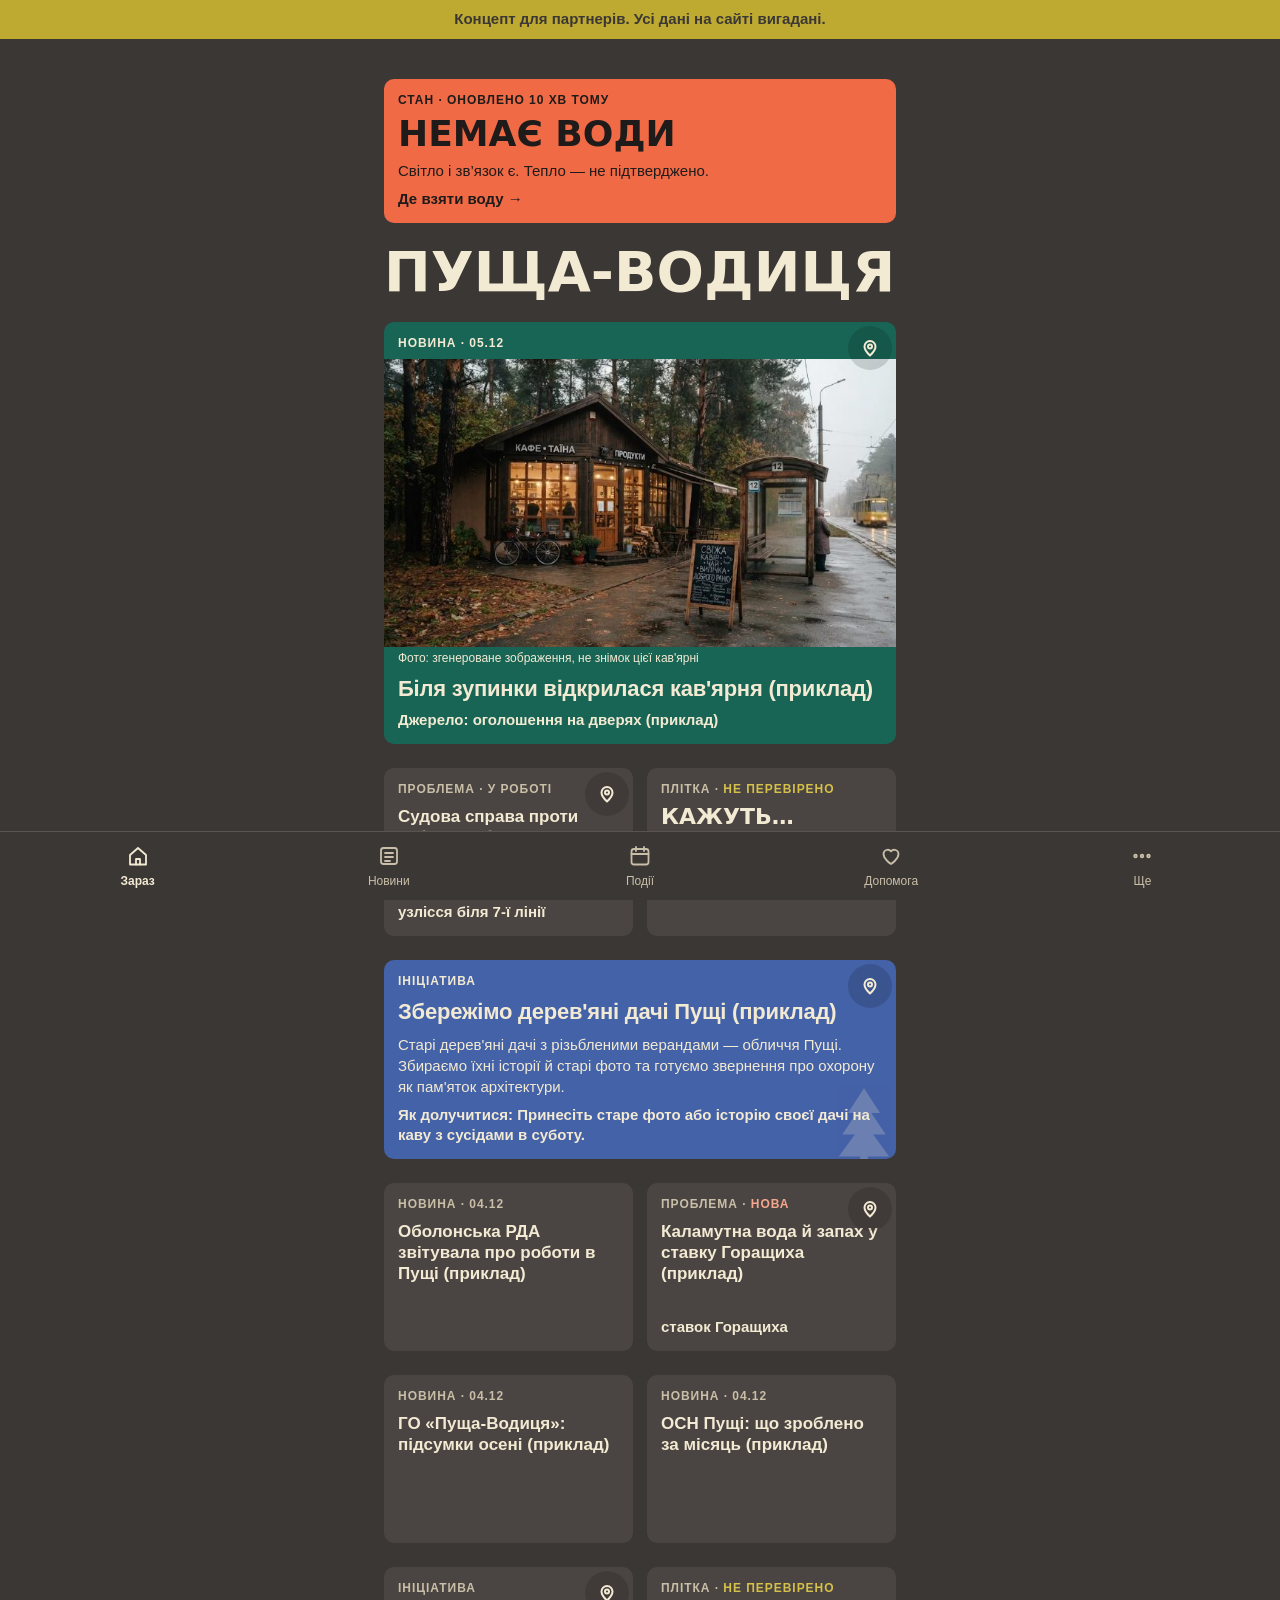
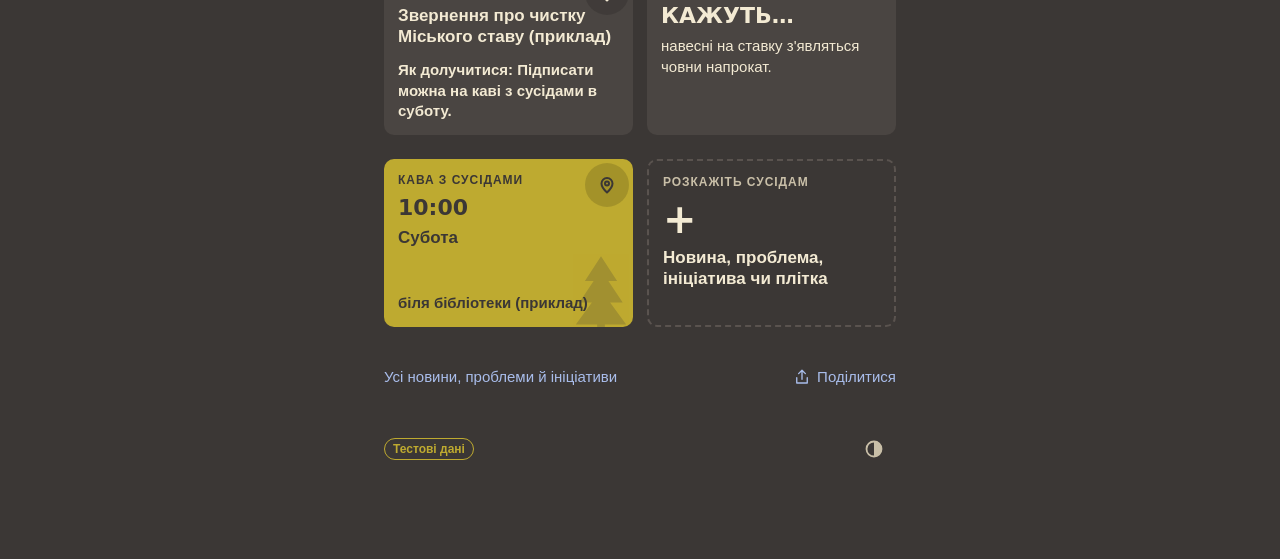
==== index.html @ a4922c4b "Publish the Pushcha-hromada concept for partners" ====
<!doctype html>
<html lang="uk">
<head>
<meta charset="utf-8">
<meta name="robots" content="noindex, nofollow">
<meta name="viewport" content="width=device-width, initial-scale=1, viewport-fit=cover">
<meta http-equiv="Content-Security-Policy" content="default-src 'self'; img-src 'self' data:; style-src 'self'; script-src 'self'; connect-src 'self'; manifest-src 'self'; worker-src 'self'; base-uri 'none'; form-action 'none'">
<title>Пуща-Водиця — Пуща-громада (прототип)</title>
<meta name="description" content="Що відбувається в Пущі-Водиці: новини, проблеми, ініціативи й плітки сусідів. Прототип із вигаданими даними.">
<meta name="theme-color" content="#3B3735">
<link rel="manifest" href="manifest.webmanifest">
<link rel="icon" href="icon.svg" type="image/svg+xml">
<link rel="stylesheet" href="assets/style.css">
<script src="assets/app.js" defer></script>
<script src="assets/home.js" defer></script>
</head>
<!-- Home (owner, 2026-11-19): no longer centred on the utility status. A board of tiles (board wild-nature,
     the brand sheet) in one neutral tone; only what needs action has an accent colour: a wide maple tile at
     the top when a service is missing, above the title. No header (owner): the title names the place; the sample
     label and the theme button sit under the tiles. -->
<body data-page="now">
<p class="concept-banner">Концепт для партнерів. Усі дані на сайті вигадані.</p>

<main class="home">
  <!-- only when a service is missing: the one accent tile, above everything else (home.js) -->
  <div class="home-alarm" id="alarm" hidden></div>

  <section class="page-head">
    <h1 class="fit-title" id="fit-title"><span>Пуща-Водиця</span></h1>
  </section>

  <section aria-label="Новини, проблеми, ініціативи й плітки">
    <div class="bento" id="bento">
      <p class="caption">Завантаження…</p>
    </div>
    <noscript>
      <p class="notice">Щоб побачити плитки, увімкніть JavaScript. Без нього працюють сторінки
        <a href="news.html">Новини</a>, <a href="status.html">Стан і вода</a> та <a href="emergencies.html">Що робити, якщо…</a></p>
    </noscript>
    <div class="meta-line">
      <a class="more" href="news.html">Усі новини, проблеми й ініціативи</a>
      <button class="ghost" id="share" type="button"><svg aria-hidden="true"><use href="assets/icons.svg#i-share"/></svg>Поділитися</button>
    </div>
    <p class="feedback" id="copy-feedback" aria-live="polite"></p>
    <textarea class="copy-box" id="copy-box" readonly aria-label="Текст для копіювання" hidden></textarea>
    <!-- no header on the home page (owner): the sample label and the theme button live here -->
    <div class="meta-line page-foot">
      <span class="sample-banner">Тестові дані</span>
      <button class="icon-btn" id="theme-btn" type="button" aria-label="Світла тема"><svg aria-hidden="true"><use href="assets/icons.svg#i-theme"/></svg></button>
    </div>
  </section>
</main>

<nav class="tabbar" aria-label="Розділи">
  <a href="index.html" aria-current="page"><svg aria-hidden="true"><use href="assets/icons.svg#i-home"/></svg>Зараз</a>
  <a href="news.html"><svg aria-hidden="true"><use href="assets/icons.svg#i-news"/></svg>Новини</a>
  <a href="events.html"><svg aria-hidden="true"><use href="assets/icons.svg#i-calendar"/></svg>Події</a>
  <a href="help.html"><svg aria-hidden="true"><use href="assets/icons.svg#i-heart"/></svg>Допомога</a>
  <a href="more.html"><svg aria-hidden="true"><use href="assets/icons.svg#i-more"/></svg>Ще</a>
</nav>
</body>
</html>
---- assets/style.css ----
/* Pushcha hromada prototype — «Значок». One stylesheet for every page.
   From the owner's Pinterest board wild-nature, pin 1 (a national-park identity):
   flat colour blocks, a pine as the sign, chunky uppercase display type, a cream "paper" panel.
   Pushcha-Vodytsia is a pine forest with ponds, so the pine is the site's own mark.

   Colour carries meaning, never decoration:
     pine block = works · maple block = missing · moss block = not verified · grey block = unknown;
     the one action is a cream (dark theme) or mocha (light theme) button; links are blueberry.
   Composition keeps the Zero Design System principles: a type scale with a gap (display caps, body,
   small labels), one left edge, hairlines between list items, space steps 4 · 8 · 14 · 24 · 40 · 72.
   One typeface, Rubik (owner, 2026-11-19; an exception to "no web fonts", see docs/plan.md §6): Black 900 for
   display caps, 400–700 for text. Self-hosted in assets/fonts (SIL OFL, OFL.txt beside it), no request to another
   site; if it cannot load, the system fonts below take over.
   Dark (mocha) by default; light (cream) with the ◐ button. Text pairs are >= 4.5:1 (tools/check-site.mjs). */

/* Rubik is a variable font: one file per alphabet holds every weight. The browser loads only the alphabets
   a page uses (unicode-range): Ukrainian pages need both. */
@font-face {
  font-family: "Rubik"; font-style: normal; font-weight: 300 900; font-display: swap;
  src: url("fonts/rubik-cyrillic.woff2") format("woff2");
  unicode-range: U+0301, U+0400-045F, U+0490-0491, U+04B0-04B1, U+2116;
}
@font-face {
  font-family: "Rubik"; font-style: normal; font-weight: 300 900; font-display: swap;
  src: url("fonts/rubik-latin.woff2") format("woff2");
  unicode-range: U+0000-00FF, U+0131, U+0152-0153, U+02BB-02BC, U+02C6, U+02DA, U+02DC, U+0304, U+0308, U+0329, U+2000-206F, U+20AC, U+2122, U+2191, U+2193, U+2212, U+2215, U+FEFF, U+FFFD;
}

:root {
  /* ground and text */
  --bg: #3B3735;          /* Bear Claw Mocha */
  --surface: #46413E;
  --text: #F3EAD3;        /* cream */
  --muted: #C9BFA8;
  --rule: #5A534F;
  --link: #A9BDEB;        /* Wild Blueberry, lightened for text */
  /* the cream paper panel (inverted in the light theme) */
  --paper: #F3EAD3;
  --on-paper: #3B3735;
  --paper-muted: #675F57;
  --paper-rule: #D6CBB0;
  --paper-link: #3A5A9E;
  /* state words on the ground and on paper */
  --ok-text: #8CC7A6;
  --no-text: #F59A80;
  --stale-text: #BEAA30;
  --paper-ok: #196555;
  --paper-no: #B23E20;
  --paper-stale: #6E6000;
  /* blocks: the same in both themes */
  --pine: #196555;  --on-pine: #F3EAD3;    /* Eastern White Pine */
  --maple: #F16A46; --on-maple: #1E1B1A;   /* Maple Leaf */
  --moss: #BEAA30;  --on-moss: #3B3735;    /* Rock Moss */
  --grey: #57514D;  --on-grey: #F3EAD3;
  --blueberry: #6380C0;
  /* home tiles: one neutral tone between the ground and the grey block */
  --title-2: #BEAA30;                                  /* a page's name under «Пуща-Водиця» (moss) */
  --tile: #4A4542; --on-tile: #F3EAD3; --tile-muted: #C9BFA8;
  --tile-no: #F7A68E; --tile-stale: #D4C04A; --tile-ok: #8CC7A6;   /* state words on a tile, all >= 4.5:1 */
  --blue: #4462A8;  --on-blue: #F3EAD3;               /* Wild Blueberry, a step darker so cream text passes 4.5:1 */
  /* picture tones (a picture does not change with the theme) */
  --tone-sage: #719A73; --tone-coral: #F2866D; --tone-marine: #1F73C2; --tone-sun: #F5C451; --tone-ever: #003A35; --tone-cream: #E9E6DC;

  --display: "Rubik", "Arial Black", "Helvetica Neue", Roboto, system-ui, sans-serif;
  /* Rubik first; if it cannot load, each phone's own good UI font. system-ui comes late: on Linux it is often DejaVu Sans. */
  --font: "Rubik", -apple-system, BlinkMacSystemFont, "Segoe UI", Roboto, "Noto Sans", Ubuntu, "Helvetica Neue", Arial, system-ui, sans-serif;
  --hair: 4px; --tight: 8px; --snug: 14px; --base: 24px; --wide: 40px; --section: 72px;
  --r-s: 10px; --r-m: 14px; --r-pill: 999px;
  --h1: 2.5rem;          /* page titles, display caps */
  --body: 1.0625rem;     /* 17px */
  --small: 0.9375rem;    /* 15px */
  --micro: 0.75rem;      /* 12px labels */
  --measure: 32rem;
  color-scheme: dark;
}

:root[data-theme="light"] {
  --bg: #F3EAD3;
  --surface: #E9DEC2;
  --text: #3B3735;
  --muted: #675F57;
  --rule: #D6CBB0;
  --link: #3A5A9E;
  --paper: #3B3735;
  --on-paper: #F3EAD3;
  --paper-muted: #C9BFA8;
  --paper-rule: #5A534F;
  --paper-link: #A9BDEB;
  --ok-text: #196555;
  --no-text: #B23E20;
  --stale-text: #6E6000;
  --paper-ok: #8CC7A6;
  --paper-no: #F59A80;
  --paper-stale: #BEAA30;
  --title-2: #6E6000;
  --tile: #E9DEC2; --on-tile: #3B3735; --tile-muted: #675F57;
  --tile-no: #A8391C; --tile-stale: #6E6000; --tile-ok: #196555;
  color-scheme: light;
}

*, *::before, *::after { box-sizing: border-box; }
html { -webkit-text-size-adjust: 100%; text-size-adjust: 100%; }
body {
  margin: 0; background: var(--bg); color: var(--text);
  font-family: var(--font); font-size: var(--body); line-height: 1.5;
  padding: 0 var(--base) calc(88px + env(safe-area-inset-bottom, 0px));
  overflow-wrap: break-word;
}
svg { width: 24px; height: 24px; fill: none; stroke: currentColor; stroke-width: 1.8; stroke-linecap: round; stroke-linejoin: round; flex: none; }
a { color: var(--link); text-underline-offset: 0.2em; text-decoration-thickness: 1px; }
:focus-visible { outline: 3px solid var(--link); outline-offset: 3px; border-radius: var(--r-s); }
[hidden] { display: none !important; }

.wrap, main, .top { max-width: var(--measure); margin-left: auto; margin-right: auto; }
main { display: grid; grid-template-columns: minmax(0, 1fr); gap: var(--wide); padding-top: var(--wide); }
section { display: grid; grid-template-columns: minmax(0, 1fr); gap: var(--snug); }
section + section { padding-top: calc(var(--section) - var(--wide)); }
h1, h2, h3, p { margin: 0; }

/* display caps: page titles and section names */
h1, h2, .display { font-family: var(--display); font-weight: 900; text-transform: uppercase; }
h1 { font-size: var(--h1); line-height: 0.95; text-wrap: balance; }
h2 { font-size: 1.125rem; line-height: 1.2; letter-spacing: 0.03em; }
h3 { font-size: var(--body); font-weight: 700; line-height: 1.4; }
.micro { font-size: var(--micro); font-weight: 700; line-height: 1.4; letter-spacing: 0.08em; text-transform: uppercase; color: var(--muted); font-variant-numeric: tabular-nums; }
.lead, .muted { color: var(--muted); }
.small { font-size: var(--small); }
.caption { font-size: var(--small); color: var(--muted); font-variant-numeric: tabular-nums; }
.nowrap { white-space: nowrap; }
.page-head { gap: var(--snug); container-type: inline-size; }
/* Every page title runs exactly the width of the content (owner, 2026-11-19): app.js (fitTitles) measures it and
   sets the size, up to 96px for a short word; before that, or without JS, a close guess from the column width. */
.fit-title { font-family: var(--display); font-weight: 900; text-transform: uppercase; font-size: 11.5cqi; line-height: 0.9; white-space: nowrap; text-wrap: nowrap; }
.fit-title span { display: inline-block; }
/* «Пуща-Водиця» on every page (owner, 2026-11-19); on the inner pages it is the way home (no header any more).
   The page's own name sits under it: smaller, in moss — the colour the pine sign had in the old header. */
.site-name a { color: var(--text); text-decoration: none; }
.page-title { font-size: 1.75rem; line-height: 1.05; color: var(--title-2); text-wrap: balance; }
.site-name + .page-title { margin-top: calc(var(--tight) - var(--snug)); }
/* Published for partners (owner, 2026-11-19): a band on top of every page says it is a concept with made-up data,
   so a neighbour who finds the link does not take «Немає води» for real. */
.concept-banner { margin: 0 calc(-1 * var(--base)); padding: var(--tight) var(--snug); background: var(--moss); color: var(--on-moss);
  font-size: var(--small); font-weight: 700; text-align: center; }
/* No header on any page (owner): the sample label and the theme button sit at the foot, above the small print. */
.page-foot { margin-top: var(--base); }
.site-footer .page-foot { margin: 0 0 var(--snug); }

/* ---------- top line: only the design labs (wild.html, news-variants.html) keep it ---------- */
.top { display: flex; align-items: center; justify-content: space-between; gap: var(--snug); padding: var(--base) 0 0; }
.top .caption { display: flex; flex-wrap: wrap; align-items: center; gap: var(--tight) var(--snug); color: var(--muted); }
.brand {
  display: inline-flex; align-items: center; gap: var(--tight); min-height: 44px;
  font-family: var(--display); font-weight: 900; font-size: 1.25rem; letter-spacing: 0.04em; text-transform: uppercase;
  color: var(--text); text-decoration: none;
}
.brand svg { width: 28px; height: 28px; color: var(--stale-text); }
.sample-banner {
  display: inline-block; padding: 1px var(--tight); border-radius: var(--r-pill);
  border: 1px solid var(--stale-text); color: var(--stale-text); font-size: var(--micro); font-weight: 700;
}
.icon-btn {
  flex: none; display: inline-grid; place-items: center; width: 44px; height: 44px; border-radius: var(--r-pill);
  border: 0; background: transparent; color: var(--muted); cursor: pointer;
}

.tabbar {
  position: fixed; left: 0; right: 0; bottom: 0; z-index: 10;
  display: flex; justify-content: space-around; gap: var(--hair);
  padding: var(--tight) var(--snug) calc(var(--tight) + env(safe-area-inset-bottom, 0px));
  background: var(--bg); border-top: 1px solid var(--rule);
}
.tabbar a {
  display: grid; justify-items: center; gap: 2px; min-width: 56px; min-height: 52px; padding-top: var(--hair);
  color: var(--muted); text-decoration: none; font-size: var(--micro);
}
.tabbar a[aria-current] { color: var(--text); font-weight: 700; }
.site-footer { padding: var(--section) 0 var(--base); font-size: var(--small); color: var(--muted); }
.site-footer .wrap { display: grid; gap: var(--hair); }

/* ---------- actions ---------- */
/* the one action per screen: an inverted block — cream on mocha, mocha on cream */
.btn {
  display: inline-flex; align-items: center; justify-content: center; gap: 6px; justify-self: start;
  min-height: 48px; padding: 0 18px; border: 2px solid var(--text); border-radius: var(--r-s);
  background: var(--text); color: var(--bg); text-decoration: none; cursor: pointer;
  font-family: var(--display); font-weight: 900; font-size: var(--small); letter-spacing: 0.04em; text-transform: uppercase;
}
.btn svg { width: 18px; height: 18px; stroke-width: 2.6; }
.btn-ghost { background: transparent; color: var(--text); }
.btn-small, .ghost {
  display: inline-flex; align-items: center; gap: 6px; justify-self: start;
  min-height: 44px; padding: 0; border: 0; background: transparent;
  color: var(--link); font: inherit; font-size: var(--small); text-decoration: none; cursor: pointer;
}
.btn-small svg, .ghost svg { width: 18px; height: 18px; }
.actions, .btn-row { display: flex; flex-wrap: wrap; gap: 0 var(--base); }

.feedback { font-size: var(--small); color: var(--ok-text); }
.feedback:empty { display: none; }
.copy-box {
  width: 100%; min-height: 10rem; padding: var(--snug); border-radius: var(--r-s);
  border: 1px solid var(--rule); background: var(--surface); color: var(--text); font: inherit; font-size: var(--small);
}
.jump { display: flex; flex-wrap: wrap; gap: 0 var(--base); margin: 0; padding: 0; list-style: none; }
.jump a { display: inline-flex; align-items: center; min-height: 44px; font-size: var(--small); text-decoration: none; }

.notice { padding-left: var(--snug); border-left: 3px solid var(--stale-text); font-size: var(--small); }
.verify { color: var(--stale-text); font-size: var(--micro); font-weight: 700; letter-spacing: 0.06em; text-transform: uppercase; }
.is-target { outline: 2px solid var(--link); outline-offset: 6px; border-radius: var(--r-s); }
section > a:not([class]) { display: inline-flex; align-items: center; min-height: 44px; justify-self: start; }
.card-meta { font-size: var(--small); color: var(--muted); }
.card-meta a { display: inline-block; padding: 2px 0; }
.tag { font-size: var(--micro); font-weight: 700; letter-spacing: 0.08em; text-transform: uppercase; color: var(--muted); }

/* ---------- the former cream paper panel: now plain, like everything else (owner, 2026-11-19: one look;
   colour only where it means something). The class stays on status.html and news.html as a hook. ---------- */
.paper { padding: 0; background: none; color: inherit; }

/* ---------- lists: each item a neutral tile, as on the home page (label + title at rest) ----------
   Inside a tile the text tokens are swapped for the tile's, so everything that uses --text, --muted or a state
   colour reads at 4.5:1 on the tile without its own rule. */
.list { display: grid; grid-template-columns: minmax(0, 1fr); gap: var(--snug); margin: 0; padding: 0; list-style: none; }
.list > li {
  display: grid; grid-template-columns: minmax(0, 1fr); gap: 6px; padding: var(--snug); border-radius: var(--r-s);
  background: var(--tile); color: var(--on-tile);
  --text: var(--on-tile); --muted: var(--tile-muted); --no-text: var(--tile-no); --stale-text: var(--tile-stale); --ok-text: var(--tile-ok);
}
.list > li.muted, .list > li.caption { background: none; padding: var(--tight) 0; color: var(--muted); }
/* the freshest news leads in pine, as on the home page; its picture runs to the tile's edges */
.list > li.lead-news { background: var(--pine); --text: var(--on-pine); --muted: var(--on-pine); --link: var(--on-pine); color: var(--on-pine); }
.list > li.lead-news a { text-decoration: underline; }
.list > li.lead-news .lead-pic { width: calc(100% + 2 * var(--snug)); max-width: none; margin: calc(-1 * var(--snug)) calc(-1 * var(--snug)) var(--tight);
  border-radius: var(--r-s) var(--r-s) 0 0; }
/* the regular coffee meeting in moss, as on the home page */
.list > li.is-coffee { background: var(--moss); --text: var(--on-moss); --muted: var(--on-moss); --link: var(--on-moss); color: var(--on-moss); }
.list > li.is-coffee a { text-decoration: underline; }
.item-title { display: block; font-size: var(--body); font-weight: 500; line-height: 1.4; color: var(--text); }
.item.is-past .item-title { color: var(--muted); }
.item summary { display: grid; gap: 6px; position: relative; padding-right: var(--wide); min-height: 44px; list-style: none; cursor: pointer; }
.item summary::-webkit-details-marker { display: none; }
.item summary::after {
  content: "+"; position: absolute; right: 0; top: 50%; transform: translateY(-50%);
  font-size: 1.375rem; font-weight: 300; line-height: 1; color: var(--muted);
}
.item details[open] > summary::after { content: "–"; }
.item-body { display: grid; gap: var(--tight); justify-items: start; padding-top: var(--snug); max-width: 65ch; }
.item-body > * { max-width: 100%; }
.item-body .meta, .item-body .alarm { font-size: var(--small); color: var(--muted); }
.alarm { padding-left: var(--snug); border-left: 3px solid var(--stale-text); }
.item-body .actions { padding-top: var(--hair); }
.pr-0 { color: var(--no-text); }      /* problem: new */
.pr-1 { color: var(--stale-text); }   /* problem: being dealt with */
.pr-2 { color: var(--ok-text); }      /* problem: solved */
.g-open { color: var(--stale-text); }
.g-yes { color: var(--ok-text); }
.g-no { color: var(--no-text); }
.row { display: grid; gap: 6px; min-height: 44px; color: var(--text); text-decoration: none; }

.steps, .plain { margin: 0; padding-left: 1.4rem; display: grid; grid-template-columns: minmax(0, 1fr); gap: var(--tight); }
.steps li::marker { color: var(--muted); font-variant-numeric: tabular-nums; font-weight: 700; }
pre.template {
  margin: 0; padding: var(--snug) var(--base); background: var(--surface); border-radius: var(--r-s);
  white-space: pre-wrap; font: inherit; font-size: var(--small);
}

/* news pictures and their weak-connection stand-ins */
.pic { display: block; width: 100%; max-width: 100%; height: auto; object-fit: cover; border-radius: var(--r-m); background: var(--surface); }
.ph { aspect-ratio: 4 / 3; }
.t-sage { background: var(--tone-sage); }
.t-coral { background: var(--tone-coral); }
.t-marine { background: var(--tone-marine); }
.t-sun { background: var(--tone-sun); }
.t-ever { background: var(--tone-ever); }
.t-cream { background: var(--tone-cream); }
.lead-news summary { padding-right: 0; gap: var(--tight); grid-template-columns: minmax(0, 1fr); }   /* the bled picture must not widen the column */
.lead-news summary::after { top: auto; bottom: 0; transform: none; }
.lead-pic { aspect-ratio: 16 / 10; margin-bottom: var(--tight); }
.pic-note { margin-top: calc(-1 * var(--hair)); font-size: var(--micro); color: var(--muted); }
.lead-title { font-size: 1.5rem; font-weight: 800; line-height: 1.2; letter-spacing: -0.01em; color: var(--text); }
.lead-ex { color: var(--muted); padding-right: var(--wide); }
.lead-news details[open] .lead-ex { display: none; }

/* ---------- home: a board of tiles (owner, 2026-11-19; the brand sheet on board wild-nature) ----------
   One neutral tone for all tiles (owner: too many colours); the kind is named in the small label. The only
   accent is a wide maple tile at the top when a service is missing — colour carries meaning, as everywhere.
   Inside a tile: a small caps label, an optional big display word, a title, one meta line at the bottom. */
.home { gap: var(--base); }
.home section + section { padding-top: 0; }
.bento { display: grid; grid-template-columns: repeat(2, minmax(0, 1fr)); grid-auto-flow: dense; gap: var(--base) var(--snug); }   /* rows 24, columns 14 (owner) */
.bt {
  position: relative; overflow: hidden; display: flex; flex-direction: column; gap: var(--tight);
  min-height: 10.5rem; padding: var(--snug); border-radius: var(--r-s); text-decoration: none; overflow-wrap: anywhere;
}
.bt-wide { grid-column: 1 / -1; min-height: 0; }
.bt-kind { font-size: var(--micro); font-weight: 800; line-height: 1.3; letter-spacing: 0.08em; text-transform: uppercase; }
.bt-big { font-family: var(--display); font-weight: 900; font-size: 1.375rem; line-height: 1; text-transform: uppercase; overflow-wrap: normal; }
.bt-wide .bt-big { font-size: 2.25rem; }
.bt-title { font-weight: 800; line-height: 1.25; }
.bt-wide .bt-title { font-size: 1.375rem; letter-spacing: -0.01em; }
.bt-text { font-size: var(--small); line-height: 1.4; }
.bt-meta { margin-top: auto; font-size: var(--small); font-weight: 600; line-height: 1.35; }
.bt-pic { display: block; width: calc(100% + 2 * var(--snug)); max-width: none; height: auto; aspect-ratio: 16 / 9; object-fit: cover;
  margin: 0 calc(-1 * var(--snug)); background: var(--surface); }
.bt-pic-note { margin-top: calc(-1 * var(--hair)); font-size: var(--micro); line-height: 1.3; }   /* "Фото: згенероване зображення…" */
.bt-mark { position: absolute; right: -10px; bottom: -8px; width: 84px; height: 84px; opacity: 0.22; pointer-events: none; }
.bt-mark ~ .bt-meta, .bt-coffee .bt-title { padding-right: 52px; }
/* Colour by importance, not by kind (owner: one colour per kind was too much, all neutral too flat):
   small tiles are neutral, the kind in a quiet label, a state word in colour where it matters;
   the two wide tiles — the freshest news and the lead initiative — carry a block colour;
   the strongest accent is maple: a service is missing. */
.bt { background: var(--tile); color: var(--on-tile); }
.bt-kind { color: var(--tile-muted); }
.bt-kind .bt-st-no { color: var(--tile-no); }        /* a new problem */
.bt-kind .bt-st-stale { color: var(--tile-stale); }  /* gossip: not verified */
.bt-wide.bt-news { background: var(--pine); color: var(--on-pine); }
.bt-wide.bt-initiative { background: var(--blue); color: var(--on-blue); }
.bt-coffee { background: var(--moss); color: var(--on-moss); }   /* the regular coffee meeting: worth noticing (owner) */
.bt-alarm { background: var(--maple); color: var(--on-maple); }
.bt-wide .bt-kind, .bt-alarm .bt-kind, .bt-coffee .bt-kind { color: inherit; }
.bt-add { background: transparent; border: 2px dashed var(--rule); color: var(--text); }
.bt-add .bt-kind { color: var(--muted); }
.bt-add .bt-big { font-size: 2.5rem; }
.bt:hover { filter: brightness(1.06); }
.bt:active { transform: translateY(1px); }
@media (prefers-reduced-motion: reduce) { .bt:active { transform: none; } }
@media (max-width: 15rem) { .bento { grid-template-columns: minmax(0, 1fr); } }

.meta-line { display: flex; align-items: center; justify-content: space-between; gap: var(--snug); margin-top: var(--snug); }
.more { display: inline-flex; align-items: center; justify-content: flex-end; min-width: 44px; min-height: 44px; font-size: var(--small); text-decoration: none; }

/* ---------- status page: one colour block per service ---------- */
.tiles { display: grid; grid-template-columns: minmax(0, 1fr); gap: 12px; margin: 0; padding: 0; list-style: none; }
.tile {
  display: grid; grid-template-columns: auto minmax(0, 1fr); column-gap: var(--snug); row-gap: 4px; align-items: baseline;
  padding: var(--snug); border-radius: var(--r-s); background: var(--grey); color: var(--on-grey);
}
.tile-name { font-family: var(--display); font-weight: 900; text-transform: uppercase; }
.tile-state { font-weight: 700; text-align: right; white-space: nowrap; }
.tile-meta, .tile-note { grid-column: 1 / -1; font-size: var(--small); }
.st-yes { background: var(--pine); color: var(--on-pine); }
.st-no { background: var(--maple); color: var(--on-maple); }
.st-stale { background: var(--moss); color: var(--on-moss); }
.status-meta { font-size: var(--small); color: var(--muted); }
#event { display: grid; gap: var(--tight); }

/* ---------- add ---------- */
.type-buttons { display: grid; grid-template-columns: repeat(2, minmax(0, 1fr)); gap: var(--tight); }
.type-buttons .btn { justify-self: stretch; }
.type-buttons .btn[aria-pressed="false"] { background: transparent; color: var(--text); border-color: var(--rule); }

/* ---------- map (concept): a printed stipple map (owner's reference: Avignon festival map) ----------
   No frame: the map lies on the page colour and ends at an uneven, sharp edge (no fading).
   Forest = loose patches of small green dots; water bright blue; main roads thick, the tram thick and dashed; long named
   streets hairlines. Three zones of the grid, seen only under the mouse: no names drawn, no status. */
:root { --map-dot: #6F9E7B; --map-tree: #8CC7A6; --map-water: #7EA6F2; --map-road: #6F685F; --map-street: #8A8174; --map-ink: #F3EAD3; --map-label: #C9BFA8; }
:root[data-theme="light"] { --map-dot: #7FAE8C; --map-tree: #3F8A66; --map-water: #3F7FE6; --map-road: #CDBF9F; --map-street: #B3A68A; --map-ink: #3B3735; --map-label: #675F57; }
.map-box { position: relative; margin: 0 calc(-1 * var(--base)); }       /* bleeds to the screen edges */
/* zoom (map.js): + / − / whole map in the top-right corner (the north arrow has the top-left one).
   At rest one finger scrolls the page; zoomed in, one finger or the mouse drags the map. */
.map-box .map-svg { touch-action: pan-y; }
.map-box.is-zoomed .map-svg { touch-action: none; cursor: grab; }
.map-box.is-dragging .map-svg, .map-box.is-dragging .map-svg .m-zone { cursor: grabbing; }
.map-zoom { position: absolute; top: var(--tight); right: var(--snug); display: grid; gap: var(--tight); }
.map-zoom button {
  display: grid; place-items: center; width: 44px; height: 44px; padding: 0; border: 1px solid var(--rule);
  border-radius: var(--r-pill); background: var(--bg); color: var(--text); cursor: pointer;
}
.map-zoom button:disabled { color: var(--rule); cursor: default; }
.map-zoom svg { width: 18px; height: 18px; fill: none; stroke: currentColor; stroke-width: 2; stroke-linecap: round; stroke-linejoin: round; }
.map-svg { display: block; width: 100%; height: auto; stroke: none; fill: none; }   /* not the icon defaults */
.map-svg path { fill: none; stroke-linecap: round; stroke-linejoin: round; }
.map-svg #m-tree-shape { fill: inherit; }
/* zones: invisible at rest (owner); only the zone under the mouse is tinted a little towards the ink, and shows
   its name (its <title>). The mouse reaches the zones through everything drawn over them (a fill at opacity 0
   still catches the mouse). What a click does is not decided yet. */
.map-svg * { pointer-events: none; }
.map-svg .m-zone { fill: var(--map-ink); fill-opacity: 0; pointer-events: auto; cursor: pointer; transition: fill-opacity 0.15s; }
.map-svg .m-zone:hover { fill-opacity: 0.14; }
@media (prefers-reduced-motion: reduce) { .map-svg .m-zone { transition: none; } }
/* --mz (set by map.js) = 1 / √zoom: zoomed in, lines, dots and words grow more slowly than the map itself */
.map-svg .m-forest { stroke: var(--map-dot); stroke-width: calc(3px * var(--mz, 1)); }
.map-svg .m-tree { fill: var(--map-tree); }
.map-svg .m-road { stroke: var(--map-street); stroke-width: calc(1.3px * var(--mz, 1)); }
/* main roads: the street colour, only thicker; the tram: the same, dashed */
.map-svg .m-road-major { stroke: var(--map-street); stroke-width: calc(3.4px * var(--mz, 1)); }
.map-svg .m-river { stroke: var(--map-water); stroke-width: calc(3.2px * var(--mz, 1)); }
.map-svg .m-water { fill: var(--map-water); }
.map-svg .m-tram { stroke: var(--map-street); stroke-width: calc(3.4px * var(--mz, 1)); stroke-linecap: butt; stroke-dasharray: calc(7px * var(--mz, 1)) calc(4px * var(--mz, 1)); }
.map-svg .m-place { fill: var(--map-label); font-family: var(--font); font-weight: 600; font-size: calc(12.5px * var(--mz, 1)); dominant-baseline: middle; }
.map-svg .m-north circle { fill: var(--bg); }   /* a patch of page colour under the arrow, over any road */
.map-svg .m-north path { fill: var(--map-ink); }
.map-svg .m-north text { fill: var(--map-ink); font-family: var(--font); font-weight: 700; font-size: 10px; letter-spacing: 0.12em; text-anchor: middle; }

.chip { display: inline-block; flex: none; width: 16px; height: 16px; border-radius: 4px; }
.chip.chip-forest { background: radial-gradient(circle, var(--map-dot) 1.6px, transparent 2.2px) 1px 1px / 7px 7px; }
.chip.chip-water { background: var(--map-water); }
.chip.chip-tram { height: 4px; border-radius: 0; background: repeating-linear-gradient(90deg, var(--map-street) 0 6px, transparent 6px 9px); }
.chip.chip-road { height: 4px; border-radius: 2px; background: var(--map-street); }
.map-legend { display: flex; flex-wrap: wrap; gap: var(--tight) var(--base); margin: 0; padding: 0; list-style: none; font-size: var(--small); }
.map-legend li { display: inline-flex; align-items: center; gap: var(--tight); }
.map-credit { text-transform: none; letter-spacing: 0; font-weight: 400; }

/* ---------- markers: what is happening where (map.js) ----------
   One marker per landmark, coloured by the most important thing there: problem maple, meeting moss,
   initiative blueberry, news pine, a solved problem grey. A number when there is more than one thing.
   The marker keeps its size while the map zooms (scale(var(--mz)) in map.js). */
.map-svg .m-spot { pointer-events: auto; cursor: pointer; outline: none; }
.map-svg .m-spot-hit { fill: transparent; pointer-events: all; }
.map-svg .m-spot-dot { stroke: var(--bg); stroke-width: 2.5; }
.map-svg .m-spot-problem .m-spot-dot { fill: var(--maple); }
.map-svg .m-spot-event .m-spot-dot { fill: var(--moss); }
.map-svg .m-spot-initiative .m-spot-dot { fill: var(--blue); }
.map-svg .m-spot-news .m-spot-dot { fill: var(--pine); }
.map-svg .m-spot-solved .m-spot-dot { fill: var(--grey); }
.map-svg .m-spot-n { font-family: var(--font); font-size: 13px; font-weight: 800; text-anchor: middle; dominant-baseline: middle; pointer-events: none; }
.map-svg .m-spot-problem .m-spot-n { fill: var(--on-maple); }
.map-svg .m-spot-event .m-spot-n { fill: var(--on-moss); }
.map-svg .m-spot-initiative .m-spot-n { fill: var(--on-blue); }
.map-svg .m-spot-news .m-spot-n { fill: var(--on-pine); }
.map-svg .m-spot-solved .m-spot-n { fill: var(--on-grey); }
.map-svg .m-spot.is-on .m-spot-dot, .map-svg .m-spot:focus-visible .m-spot-dot { stroke: var(--text); stroke-width: 3.5; }
.map-svg .m-spot.is-on .m-spot-dot { r: 14px; }
.chip.chip-spot { width: 14px; height: 14px; border-radius: 50%; }
.chip-spot-problem { background: var(--maple); }
.chip-spot-event { background: var(--moss); }
.chip-spot-initiative { background: var(--blue); }
.chip-spot-news { background: var(--pine); }
/* what is at the tapped marker: a tile like the list items, each thing a link to its page */
.spot-card {
  display: grid; gap: var(--tight); padding: var(--snug); border-radius: var(--r-s); background: var(--tile); color: var(--on-tile);
  --text: var(--on-tile); --muted: var(--tile-muted); --no-text: var(--tile-no);
}
.spot-items { display: grid; gap: var(--tight); margin: 0; padding: 0; list-style: none; }
.spot-item { display: grid; gap: 4px; min-height: 44px; padding: var(--tight) 0; color: var(--text); text-decoration: none; }
.spot-items li + li .spot-item { border-top: 1px solid var(--rule); padding-top: var(--snug); }
.spot-item.is-picked .item-title { text-decoration: underline; text-underline-offset: 3px; }
.spot-kind-problem { color: var(--no-text); }
/* «На мапі»: on a home tile, a small round button in its corner (a sibling of the tile link, never inside it) */
.bt-box { position: relative; display: grid; min-width: 0; }
.bt-box.bt-wide { grid-column: 1 / -1; }
.bt-box > .bt { height: 100%; }
.bt-box > .bt .bt-kind { padding-right: 44px; overflow-wrap: normal; }   /* wrap between words, never inside one */
.bt-map {
  position: absolute; top: 4px; right: 4px; display: grid; place-items: center; width: 44px; height: 44px;
  border-radius: var(--r-pill); color: var(--on-tile); background: rgba(0, 0, 0, 0.14);
}
.bt-map svg { width: 18px; height: 18px; fill: none; stroke: currentColor; stroke-width: 2; stroke-linecap: round; stroke-linejoin: round; }
.bt-box > .bt-wide.bt-news ~ .bt-map { color: var(--on-pine); }
.bt-box > .bt-wide.bt-initiative ~ .bt-map { color: var(--on-blue); }
.bt-box > .bt-coffee ~ .bt-map { color: var(--on-moss); }

/* ---------- narrow screens and 200% zoom ---------- */
@media (max-width: 22rem) {
  body { padding-left: var(--snug); padding-right: var(--snug); }
  h1 { font-size: 1.875rem; }
  .tile-state, .tile-name, h1, h2, .micro, .brand { overflow-wrap: anywhere; }
  .tile { grid-template-columns: minmax(0, 1fr); }
  .tile-state { text-align: left; white-space: normal; }
  .meta-line { flex-wrap: wrap; }
  .type-buttons { grid-template-columns: minmax(0, 1fr); }
  .btn { justify-self: stretch; padding: var(--tight) var(--snug); }
  .item:not(.lead-news) summary { padding-right: var(--base); }
  .bt { min-height: 9rem; padding: 12px; }
  .bt-big { font-size: 1.25rem; }
  .bt-wide .bt-big { font-size: 1.75rem; }
  .bt-pic { width: calc(100% + 24px); margin: 0 -12px; }
  .paper { padding-left: var(--snug); padding-right: var(--snug); }
  .map-box { margin: 0 calc(-1 * var(--snug)); }
  .concept-banner { margin: 0 calc(-1 * var(--snug)); }
}
@media (max-height: 30rem), (max-width: 15rem) {
  body { padding-bottom: var(--base); }
  .tabbar { position: static; flex-wrap: wrap; margin-top: var(--wide); }
}
@media (prefers-reduced-motion: reduce) {
  * { scroll-behavior: auto !important; transition: none !important; animation: none !important; }
}
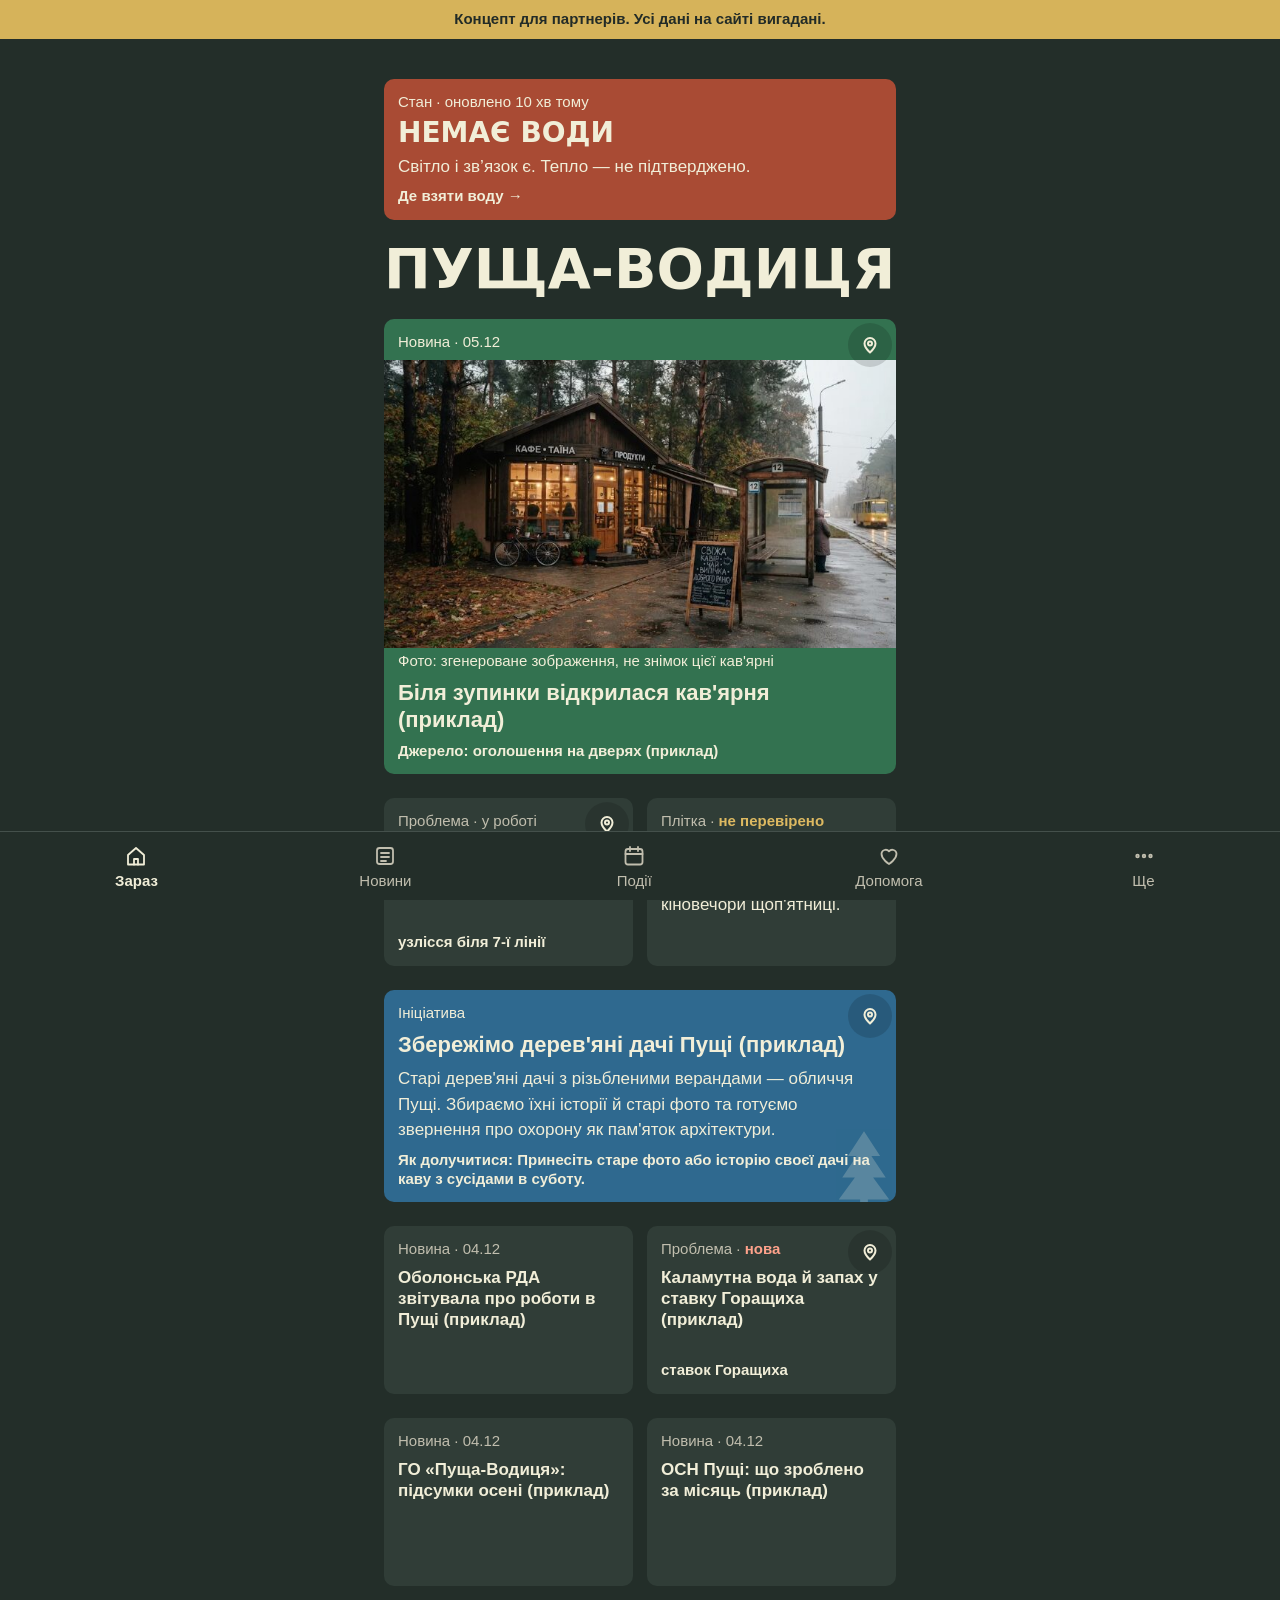
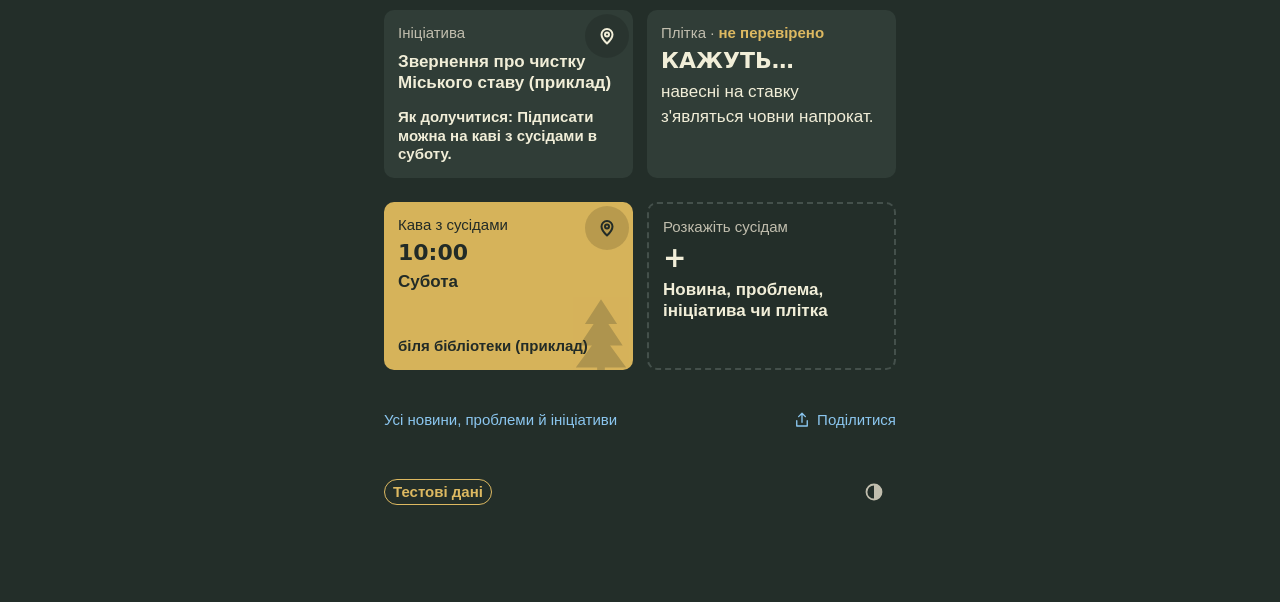
==== commit d417a8c0: "Switch to the «Бор» palette" ====
--- a/index.html
+++ b/index.html
@@ -7,7 +7,7 @@
 <meta http-equiv="Content-Security-Policy" content="default-src 'self'; img-src 'self' data:; style-src 'self'; script-src 'self'; connect-src 'self'; manifest-src 'self'; worker-src 'self'; base-uri 'none'; form-action 'none'">
 <title>Пуща-Водиця — Пуща-громада (прототип)</title>
 <meta name="description" content="Що відбувається в Пущі-Водиці: новини, проблеми, ініціативи й плітки сусідів. Прототип із вигаданими даними.">
-<meta name="theme-color" content="#3B3735">
+<meta name="theme-color" content="#232E29">
 <link rel="manifest" href="manifest.webmanifest">
 <link rel="icon" href="icon.svg" type="image/svg+xml">
 <link rel="stylesheet" href="assets/style.css">
--- a/assets/style.css
+++ b/assets/style.css
@@ -3,15 +3,15 @@
    flat colour blocks, a pine as the sign, chunky uppercase display type, a cream "paper" panel.
    Pushcha-Vodytsia is a pine forest with ponds, so the pine is the site's own mark.
 
-   Colour carries meaning, never decoration:
-     pine block = works · maple block = missing · moss block = not verified · grey block = unknown;
-     the one action is a cream (dark theme) or mocha (light theme) button; links are blueberry.
+   Colour carries meaning, never decoration (palette «Бор», 2026-11-20):
+     green block = works · brick block = missing · ochre block = not verified · grey block = unknown;
+     the one action is a sand (dark theme) or pine-black (light theme) button; links are lake blue.
    Composition keeps the Zero Design System principles: a type scale with a gap (display caps, body,
    small labels), one left edge, hairlines between list items, space steps 4 · 8 · 14 · 24 · 40 · 72.
    One typeface, Rubik (owner, 2026-11-19; an exception to "no web fonts", see docs/plan.md §6): Black 900 for
    display caps, 400–700 for text. Self-hosted in assets/fonts (SIL OFL, OFL.txt beside it), no request to another
    site; if it cannot load, the system fonts below take over.
-   Dark (mocha) by default; light (cream) with the ◐ button. Text pairs are >= 4.5:1 (tools/check-site.mjs). */
+   Dark (pine-black) by default; light (sand) with the ◐ button. Text pairs are >= 4.5:1 (tools/check-site.mjs). */
 
 /* Rubik is a variable font: one file per alphabet holds every weight. The browser loads only the alphabets
    a page uses (unicode-range): Ukrainian pages need both. */
@@ -27,37 +27,41 @@
 }
 
 :root {
+  /* Palette «Бор» (owner, 2026-11-20; chosen from ten on the palette sheet). Built in OKLCH: the four colour blocks
+     share one lightness and chroma band, so none shouts louder than another; the ground carries a trace of pine.
+     Every text colour was pushed until it clears 4.6:1 on every ground it sits on (tools/check-site.mjs checks 4.5). */
   /* ground and text */
-  --bg: #3B3735;          /* Bear Claw Mocha */
-  --surface: #46413E;
-  --text: #F3EAD3;        /* cream */
-  --muted: #C9BFA8;
-  --rule: #5A534F;
-  --link: #A9BDEB;        /* Wild Blueberry, lightened for text */
-  /* the cream paper panel (inverted in the light theme) */
-  --paper: #F3EAD3;
-  --on-paper: #3B3735;
-  --paper-muted: #675F57;
-  --paper-rule: #D6CBB0;
-  --paper-link: #3A5A9E;
+  --bg: #232E29;          /* pine-black forest floor */
+  --surface: #2D3833;
+  --text: #F1EED8;        /* sand-cream */
+  --muted: #C1BEAE;
+  --rule: #44504B;
+  --link: #8BC6EF;        /* lake blue, lightened for text */
+  /* the former paper panel (no longer shown; kept valid): the light theme's ground and words */
+  --paper: #F3F1E0;
+  --on-paper: #222B27;
+  --paper-muted: #55615B;
+  --paper-rule: #D1CFBB;
+  --paper-link: #266186;
   /* state words on the ground and on paper */
-  --ok-text: #8CC7A6;
-  --no-text: #F59A80;
-  --stale-text: #BEAA30;
-  --paper-ok: #196555;
-  --paper-no: #B23E20;
-  --paper-stale: #6E6000;
-  /* blocks: the same in both themes */
-  --pine: #196555;  --on-pine: #F3EAD3;    /* Eastern White Pine */
-  --maple: #F16A46; --on-maple: #1E1B1A;   /* Maple Leaf */
-  --moss: #BEAA30;  --on-moss: #3B3735;    /* Rock Moss */
-  --grey: #57514D;  --on-grey: #F3EAD3;
-  --blueberry: #6380C0;
-  /* home tiles: one neutral tone between the ground and the grey block */
-  --title-2: #BEAA30;                                  /* a page's name under «Пуща-Водиця» (moss) */
-  --tile: #4A4542; --on-tile: #F3EAD3; --tile-muted: #C9BFA8;
-  --tile-no: #F7A68E; --tile-stale: #D4C04A; --tile-ok: #8CC7A6;   /* state words on a tile, all >= 4.5:1 */
-  --blue: #4462A8;  --on-blue: #F3EAD3;               /* Wild Blueberry, a step darker so cream text passes 4.5:1 */
+  --ok-text: #8ECFA9;
+  --no-text: #FEA28B;
+  --stale-text: #DDB961;
+  --paper-ok: #296948;
+  --paper-no: #953922;
+  --paper-stale: #715706;
+  /* blocks: the same in both themes (the names stay from the first palette: pine = works, maple = missing,
+     moss = not verified, blue = initiative) */
+  --pine: #337250;  --on-pine: #F1EED8;    /* needle green */
+  --maple: #A94B34; --on-maple: #F1EED8;   /* brick */
+  --moss: #D6B35A;  --on-moss: #222B27;    /* ochre */
+  --grey: #485A51;  --on-grey: #F1EED8;
+  --blueberry: #2F698F;
+  /* home tiles: one neutral tone a step above the ground */
+  --title-2: #DDB961;                                  /* a page's name under «Пуща-Водиця» (ochre) */
+  --tile: #303D37; --on-tile: #F1EED8; --tile-muted: #C1BEAE;
+  --tile-no: #FEA28B; --tile-stale: #DDB961; --tile-ok: #8ECFA9;   /* state words on a tile, all >= 4.5:1 */
+  --blue: #2F698F;  --on-blue: #F1EED8;               /* lake blue */
   /* picture tones (a picture does not change with the theme) */
   --tone-sage: #719A73; --tone-coral: #F2866D; --tone-marine: #1F73C2; --tone-sun: #F5C451; --tone-ever: #003A35; --tone-cream: #E9E6DC;
 
@@ -66,35 +70,42 @@
   --font: "Rubik", -apple-system, BlinkMacSystemFont, "Segoe UI", Roboto, "Noto Sans", Ubuntu, "Helvetica Neue", Arial, system-ui, sans-serif;
   --hair: 4px; --tight: 8px; --snug: 14px; --base: 24px; --wide: 40px; --section: 72px;
   --r-s: 10px; --r-m: 14px; --r-pill: 999px;
-  --h1: 2.5rem;          /* page titles, display caps */
-  --body: 1.0625rem;     /* 17px */
-  --small: 0.9375rem;    /* 15px */
-  --micro: 0.75rem;      /* 12px labels */
+  /* Type: a fixed set, nothing in between (owner, 2026-11-20; research/web-typography). Four sizes plus the
+     fit-width «Пуща-Водиця»; three weights; three line heights; no letter-spacing. tools/check-site.mjs refuses
+     any other value, so a new style cannot creep in unnoticed. The map's drawn labels (.map-svg) are exempt
+     from the sizes: they scale with the map. */
+  --fs-s: 0.9375rem;     /* 15px  labels and meta: one line, muted colour (owner chose 15 over 14 for older eyes) */
+  --fs-m: 1.0625rem;     /* 17px  all running text, item and tile titles */
+  --fs-l: 1.375rem;      /* 22px  section headings, wide-tile and lead titles, the big word on a small tile */
+  --fs-xl: 1.75rem;      /* 28px  the page's name, the big word on a wide tile */
+  --fw-text: 400; --fw-bold: 700; --fw-black: 900;     /* 900 only with uppercase display words */
+  --lh-text: 1.5; --lh-head: 1.25; --lh-caps: 0.92;
+  --body: var(--fs-m); --small: var(--fs-s);          /* old names, still used by the design lab (variants.css) */
   --measure: 32rem;
   color-scheme: dark;
 }
 
 :root[data-theme="light"] {
-  --bg: #F3EAD3;
-  --surface: #E9DEC2;
-  --text: #3B3735;
-  --muted: #675F57;
-  --rule: #D6CBB0;
-  --link: #3A5A9E;
-  --paper: #3B3735;
-  --on-paper: #F3EAD3;
-  --paper-muted: #C9BFA8;
-  --paper-rule: #5A534F;
-  --paper-link: #A9BDEB;
-  --ok-text: #196555;
-  --no-text: #B23E20;
-  --stale-text: #6E6000;
-  --paper-ok: #8CC7A6;
-  --paper-no: #F59A80;
-  --paper-stale: #BEAA30;
-  --title-2: #6E6000;
-  --tile: #E9DEC2; --on-tile: #3B3735; --tile-muted: #675F57;
-  --tile-no: #A8391C; --tile-stale: #6E6000; --tile-ok: #196555;
+  --bg: #F3F1E0;          /* sand paper */
+  --surface: #E7E4D0;
+  --text: #222B27;
+  --muted: #55615B;
+  --rule: #D1CFBB;
+  --link: #266186;
+  --paper: #232E29;
+  --on-paper: #F1EED8;
+  --paper-muted: #C1BEAE;
+  --paper-rule: #44504B;
+  --paper-link: #8BC6EF;
+  --ok-text: #296948;
+  --no-text: #953922;
+  --stale-text: #715706;
+  --paper-ok: #8ECFA9;
+  --paper-no: #FEA28B;
+  --paper-stale: #DDB961;
+  --title-2: #715706;
+  --tile: #E4E0CB; --on-tile: #222B27; --tile-muted: #55615B;
+  --tile-no: #953922; --tile-stale: #715706; --tile-ok: #296948;
   color-scheme: light;
 }
 
@@ -102,7 +113,7 @@
 html { -webkit-text-size-adjust: 100%; text-size-adjust: 100%; }
 body {
   margin: 0; background: var(--bg); color: var(--text);
-  font-family: var(--font); font-size: var(--body); line-height: 1.5;
+  font-family: var(--font); font-size: var(--fs-m); font-weight: var(--fw-text); line-height: var(--lh-text);
   padding: 0 var(--base) calc(88px + env(safe-area-inset-bottom, 0px));
   overflow-wrap: break-word;
 }
@@ -117,30 +128,31 @@
 section + section { padding-top: calc(var(--section) - var(--wide)); }
 h1, h2, h3, p { margin: 0; }
 
-/* display caps: page titles and section names */
-h1, h2, .display { font-family: var(--display); font-weight: 900; text-transform: uppercase; }
-h1 { font-size: var(--h1); line-height: 0.95; text-wrap: balance; }
-h2 { font-size: 1.125rem; line-height: 1.2; letter-spacing: 0.03em; }
-h3 { font-size: var(--body); font-weight: 700; line-height: 1.4; }
-.micro { font-size: var(--micro); font-weight: 700; line-height: 1.4; letter-spacing: 0.08em; text-transform: uppercase; color: var(--muted); font-variant-numeric: tabular-nums; }
+/* Uppercase only for short display words: «Пуща-Водиця», the page's name, the big word on a tile.
+   Section headings, labels and buttons are in sentence case; colour, not another weight, ranks them. */
+h1, .display { font-family: var(--display); font-weight: var(--fw-black); text-transform: uppercase; }
+h1 { font-size: var(--fs-xl); line-height: var(--lh-caps); text-wrap: balance; }
+h2 { font-size: var(--fs-l); font-weight: var(--fw-bold); line-height: var(--lh-head); text-wrap: balance; }
+h3 { font-size: var(--fs-m); font-weight: var(--fw-bold); line-height: var(--lh-head); }
+.micro { font-size: var(--fs-s); color: var(--muted); font-variant-numeric: tabular-nums; }
 .lead, .muted { color: var(--muted); }
-.small { font-size: var(--small); }
-.caption { font-size: var(--small); color: var(--muted); font-variant-numeric: tabular-nums; }
+.small { font-size: var(--fs-s); }
+.caption { font-size: var(--fs-s); color: var(--muted); font-variant-numeric: tabular-nums; }
 .nowrap { white-space: nowrap; }
 .page-head { gap: var(--snug); container-type: inline-size; }
 /* Every page title runs exactly the width of the content (owner, 2026-11-19): app.js (fitTitles) measures it and
    sets the size, up to 96px for a short word; before that, or without JS, a close guess from the column width. */
-.fit-title { font-family: var(--display); font-weight: 900; text-transform: uppercase; font-size: 11.5cqi; line-height: 0.9; white-space: nowrap; text-wrap: nowrap; }
+.fit-title { font-family: var(--display); font-weight: var(--fw-black); text-transform: uppercase; font-size: 11.5cqi; line-height: var(--lh-caps); white-space: nowrap; text-wrap: nowrap; }
 .fit-title span { display: inline-block; }
 /* «Пуща-Водиця» on every page (owner, 2026-11-19); on the inner pages it is the way home (no header any more).
    The page's own name sits under it: smaller, in moss — the colour the pine sign had in the old header. */
 .site-name a { color: var(--text); text-decoration: none; }
-.page-title { font-size: 1.75rem; line-height: 1.05; color: var(--title-2); text-wrap: balance; }
+.page-title { font-size: var(--fs-xl); color: var(--title-2); }
 .site-name + .page-title { margin-top: calc(var(--tight) - var(--snug)); }
 /* Published for partners (owner, 2026-11-19): a band on top of every page says it is a concept with made-up data,
    so a neighbour who finds the link does not take «Немає води» for real. */
 .concept-banner { margin: 0 calc(-1 * var(--base)); padding: var(--tight) var(--snug); background: var(--moss); color: var(--on-moss);
-  font-size: var(--small); font-weight: 700; text-align: center; }
+  font-size: var(--fs-s); font-weight: var(--fw-bold); text-align: center; }
 /* No header on any page (owner): the sample label and the theme button sit at the foot, above the small print. */
 .page-foot { margin-top: var(--base); }
 .site-footer .page-foot { margin: 0 0 var(--snug); }
@@ -150,13 +162,13 @@
 .top .caption { display: flex; flex-wrap: wrap; align-items: center; gap: var(--tight) var(--snug); color: var(--muted); }
 .brand {
   display: inline-flex; align-items: center; gap: var(--tight); min-height: 44px;
-  font-family: var(--display); font-weight: 900; font-size: 1.25rem; letter-spacing: 0.04em; text-transform: uppercase;
+  font-family: var(--display); font-weight: var(--fw-black); font-size: var(--fs-l); text-transform: uppercase;
   color: var(--text); text-decoration: none;
 }
 .brand svg { width: 28px; height: 28px; color: var(--stale-text); }
 .sample-banner {
   display: inline-block; padding: 1px var(--tight); border-radius: var(--r-pill);
-  border: 1px solid var(--stale-text); color: var(--stale-text); font-size: var(--micro); font-weight: 700;
+  border: 1px solid var(--stale-text); color: var(--stale-text); font-size: var(--fs-s); font-weight: var(--fw-bold);
 }
 .icon-btn {
   flex: none; display: inline-grid; place-items: center; width: 44px; height: 44px; border-radius: var(--r-pill);
@@ -171,10 +183,10 @@
 }
 .tabbar a {
   display: grid; justify-items: center; gap: 2px; min-width: 56px; min-height: 52px; padding-top: var(--hair);
-  color: var(--muted); text-decoration: none; font-size: var(--micro);
-}
-.tabbar a[aria-current] { color: var(--text); font-weight: 700; }
-.site-footer { padding: var(--section) 0 var(--base); font-size: var(--small); color: var(--muted); }
+  color: var(--muted); text-decoration: none; font-size: var(--fs-s); line-height: var(--lh-head);
+}
+.tabbar a[aria-current] { color: var(--text); font-weight: var(--fw-bold); }
+.site-footer { padding: var(--section) 0 var(--base); font-size: var(--fs-s); color: var(--muted); }
 .site-footer .wrap { display: grid; gap: var(--hair); }
 
 /* ---------- actions ---------- */
@@ -183,34 +195,34 @@
   display: inline-flex; align-items: center; justify-content: center; gap: 6px; justify-self: start;
   min-height: 48px; padding: 0 18px; border: 2px solid var(--text); border-radius: var(--r-s);
   background: var(--text); color: var(--bg); text-decoration: none; cursor: pointer;
-  font-family: var(--display); font-weight: 900; font-size: var(--small); letter-spacing: 0.04em; text-transform: uppercase;
+  font-weight: var(--fw-bold); font-size: var(--fs-m); line-height: var(--lh-head); text-align: center;
 }
 .btn svg { width: 18px; height: 18px; stroke-width: 2.6; }
 .btn-ghost { background: transparent; color: var(--text); }
 .btn-small, .ghost {
   display: inline-flex; align-items: center; gap: 6px; justify-self: start;
   min-height: 44px; padding: 0; border: 0; background: transparent;
-  color: var(--link); font: inherit; font-size: var(--small); text-decoration: none; cursor: pointer;
+  color: var(--link); font: inherit; font-size: var(--fs-s); text-decoration: none; cursor: pointer;
 }
 .btn-small svg, .ghost svg { width: 18px; height: 18px; }
 .actions, .btn-row { display: flex; flex-wrap: wrap; gap: 0 var(--base); }
 
-.feedback { font-size: var(--small); color: var(--ok-text); }
+.feedback { font-size: var(--fs-s); color: var(--ok-text); }
 .feedback:empty { display: none; }
 .copy-box {
   width: 100%; min-height: 10rem; padding: var(--snug); border-radius: var(--r-s);
-  border: 1px solid var(--rule); background: var(--surface); color: var(--text); font: inherit; font-size: var(--small);
+  border: 1px solid var(--rule); background: var(--surface); color: var(--text); font: inherit; font-size: var(--fs-s);
 }
 .jump { display: flex; flex-wrap: wrap; gap: 0 var(--base); margin: 0; padding: 0; list-style: none; }
-.jump a { display: inline-flex; align-items: center; min-height: 44px; font-size: var(--small); text-decoration: none; }
-
-.notice { padding-left: var(--snug); border-left: 3px solid var(--stale-text); font-size: var(--small); }
-.verify { color: var(--stale-text); font-size: var(--micro); font-weight: 700; letter-spacing: 0.06em; text-transform: uppercase; }
+.jump a { display: inline-flex; align-items: center; min-height: 44px; font-size: var(--fs-s); text-decoration: none; }
+
+.notice { padding-left: var(--snug); border-left: 3px solid var(--stale-text); font-size: var(--fs-s); }
+.verify { color: var(--stale-text); font-size: var(--fs-s); font-weight: var(--fw-bold); }
 .is-target { outline: 2px solid var(--link); outline-offset: 6px; border-radius: var(--r-s); }
 section > a:not([class]) { display: inline-flex; align-items: center; min-height: 44px; justify-self: start; }
-.card-meta { font-size: var(--small); color: var(--muted); }
+.card-meta { font-size: var(--fs-s); color: var(--muted); }
 .card-meta a { display: inline-block; padding: 2px 0; }
-.tag { font-size: var(--micro); font-weight: 700; letter-spacing: 0.08em; text-transform: uppercase; color: var(--muted); }
+.tag { font-size: var(--fs-s); color: var(--muted); }
 
 /* ---------- the former cream paper panel: now plain, like everything else (owner, 2026-11-19: one look;
    colour only where it means something). The class stays on status.html and news.html as a hook. ---------- */
@@ -234,18 +246,18 @@
 /* the regular coffee meeting in moss, as on the home page */
 .list > li.is-coffee { background: var(--moss); --text: var(--on-moss); --muted: var(--on-moss); --link: var(--on-moss); color: var(--on-moss); }
 .list > li.is-coffee a { text-decoration: underline; }
-.item-title { display: block; font-size: var(--body); font-weight: 500; line-height: 1.4; color: var(--text); }
+.item-title { display: block; font-size: var(--fs-m); font-weight: var(--fw-bold); line-height: var(--lh-head); color: var(--text); }
 .item.is-past .item-title { color: var(--muted); }
 .item summary { display: grid; gap: 6px; position: relative; padding-right: var(--wide); min-height: 44px; list-style: none; cursor: pointer; }
 .item summary::-webkit-details-marker { display: none; }
 .item summary::after {
   content: "+"; position: absolute; right: 0; top: 50%; transform: translateY(-50%);
-  font-size: 1.375rem; font-weight: 300; line-height: 1; color: var(--muted);
+  font-size: var(--fs-l); line-height: 1; color: var(--muted);   /* a sign, not text: line-height 1 centres it */
 }
 .item details[open] > summary::after { content: "–"; }
 .item-body { display: grid; gap: var(--tight); justify-items: start; padding-top: var(--snug); max-width: 65ch; }
 .item-body > * { max-width: 100%; }
-.item-body .meta, .item-body .alarm { font-size: var(--small); color: var(--muted); }
+.item-body .meta, .item-body .alarm { font-size: var(--fs-s); color: var(--muted); }
 .alarm { padding-left: var(--snug); border-left: 3px solid var(--stale-text); }
 .item-body .actions { padding-top: var(--hair); }
 .pr-0 { color: var(--no-text); }      /* problem: new */
@@ -257,10 +269,10 @@
 .row { display: grid; gap: 6px; min-height: 44px; color: var(--text); text-decoration: none; }
 
 .steps, .plain { margin: 0; padding-left: 1.4rem; display: grid; grid-template-columns: minmax(0, 1fr); gap: var(--tight); }
-.steps li::marker { color: var(--muted); font-variant-numeric: tabular-nums; font-weight: 700; }
+.steps li::marker { color: var(--muted); font-variant-numeric: tabular-nums; font-weight: var(--fw-bold); }
 pre.template {
   margin: 0; padding: var(--snug) var(--base); background: var(--surface); border-radius: var(--r-s);
-  white-space: pre-wrap; font: inherit; font-size: var(--small);
+  white-space: pre-wrap; font: inherit; font-size: var(--fs-s);
 }
 
 /* news pictures and their weak-connection stand-ins */
@@ -275,15 +287,16 @@
 .lead-news summary { padding-right: 0; gap: var(--tight); grid-template-columns: minmax(0, 1fr); }   /* the bled picture must not widen the column */
 .lead-news summary::after { top: auto; bottom: 0; transform: none; }
 .lead-pic { aspect-ratio: 16 / 10; margin-bottom: var(--tight); }
-.pic-note { margin-top: calc(-1 * var(--hair)); font-size: var(--micro); color: var(--muted); }
-.lead-title { font-size: 1.5rem; font-weight: 800; line-height: 1.2; letter-spacing: -0.01em; color: var(--text); }
+.pic-note { margin-top: calc(-1 * var(--hair)); font-size: var(--fs-s); color: var(--muted); }
+.lead-title { font-size: var(--fs-l); font-weight: var(--fw-bold); line-height: var(--lh-head); color: var(--text); }
 .lead-ex { color: var(--muted); padding-right: var(--wide); }
 .lead-news details[open] .lead-ex { display: none; }
 
 /* ---------- home: a board of tiles (owner, 2026-11-19; the brand sheet on board wild-nature) ----------
    One neutral tone for all tiles (owner: too many colours); the kind is named in the small label. The only
    accent is a wide maple tile at the top when a service is missing — colour carries meaning, as everywhere.
-   Inside a tile: a small caps label, an optional big display word, a title, one meta line at the bottom. */
+   Inside a tile: a quiet label (sentence case, muted; a state word in colour), an optional big display word in caps,
+   a title, one meta line at the bottom. */
 .home { gap: var(--base); }
 .home section + section { padding-top: 0; }
 .bento { display: grid; grid-template-columns: repeat(2, minmax(0, 1fr)); grid-auto-flow: dense; gap: var(--base) var(--snug); }   /* rows 24, columns 14 (owner) */
@@ -292,16 +305,19 @@
   min-height: 10.5rem; padding: var(--snug); border-radius: var(--r-s); text-decoration: none; overflow-wrap: anywhere;
 }
 .bt-wide { grid-column: 1 / -1; min-height: 0; }
-.bt-kind { font-size: var(--micro); font-weight: 800; line-height: 1.3; letter-spacing: 0.08em; text-transform: uppercase; }
-.bt-big { font-family: var(--display); font-weight: 900; font-size: 1.375rem; line-height: 1; text-transform: uppercase; overflow-wrap: normal; }
-.bt-wide .bt-big { font-size: 2.25rem; }
-.bt-title { font-weight: 800; line-height: 1.25; }
-.bt-wide .bt-title { font-size: 1.375rem; letter-spacing: -0.01em; }
-.bt-text { font-size: var(--small); line-height: 1.4; }
-.bt-meta { margin-top: auto; font-size: var(--small); font-weight: 600; line-height: 1.35; }
+.bt-kind { font-size: var(--fs-s); line-height: var(--lh-head); }
+.bt-kind .bt-st-no, .bt-kind .bt-st-stale { font-weight: var(--fw-bold); }
+/* The big word is one word and cannot wrap: on a phone 320 px wide a small tile is too narrow for «КАЖУТЬ…» at 22 px,
+   so there (and only there) it shrinks to fit its tile, like the title. Never larger than its step. */
+.bt { container-type: inline-size; }
+.bt-big { font-family: var(--display); font-weight: var(--fw-black); font-size: min(var(--fs-l), 17.6cqi); line-height: var(--lh-caps); text-transform: uppercase; overflow-wrap: normal; }
+.bt-wide .bt-big, .bt-add .bt-big { font-size: var(--fs-xl); }
+.bt-title { font-weight: var(--fw-bold); line-height: var(--lh-head); }
+.bt-wide .bt-title { font-size: var(--fs-l); }
+.bt-meta { margin-top: auto; font-size: var(--fs-s); font-weight: var(--fw-bold); line-height: var(--lh-head); }
 .bt-pic { display: block; width: calc(100% + 2 * var(--snug)); max-width: none; height: auto; aspect-ratio: 16 / 9; object-fit: cover;
   margin: 0 calc(-1 * var(--snug)); background: var(--surface); }
-.bt-pic-note { margin-top: calc(-1 * var(--hair)); font-size: var(--micro); line-height: 1.3; }   /* "Фото: згенероване зображення…" */
+.bt-pic-note { margin-top: calc(-1 * var(--hair)); font-size: var(--fs-s); line-height: var(--lh-head); }   /* "Фото: згенероване зображення…" */
 .bt-mark { position: absolute; right: -10px; bottom: -8px; width: 84px; height: 84px; opacity: 0.22; pointer-events: none; }
 .bt-mark ~ .bt-meta, .bt-coffee .bt-title { padding-right: 52px; }
 /* Colour by importance, not by kind (owner: one colour per kind was too much, all neutral too flat):
@@ -319,14 +335,13 @@
 .bt-wide .bt-kind, .bt-alarm .bt-kind, .bt-coffee .bt-kind { color: inherit; }
 .bt-add { background: transparent; border: 2px dashed var(--rule); color: var(--text); }
 .bt-add .bt-kind { color: var(--muted); }
-.bt-add .bt-big { font-size: 2.5rem; }
 .bt:hover { filter: brightness(1.06); }
 .bt:active { transform: translateY(1px); }
 @media (prefers-reduced-motion: reduce) { .bt:active { transform: none; } }
 @media (max-width: 15rem) { .bento { grid-template-columns: minmax(0, 1fr); } }
 
 .meta-line { display: flex; align-items: center; justify-content: space-between; gap: var(--snug); margin-top: var(--snug); }
-.more { display: inline-flex; align-items: center; justify-content: flex-end; min-width: 44px; min-height: 44px; font-size: var(--small); text-decoration: none; }
+.more { display: inline-flex; align-items: center; justify-content: flex-end; min-width: 44px; min-height: 44px; font-size: var(--fs-s); text-decoration: none; }
 
 /* ---------- status page: one colour block per service ---------- */
 .tiles { display: grid; grid-template-columns: minmax(0, 1fr); gap: 12px; margin: 0; padding: 0; list-style: none; }
@@ -334,13 +349,13 @@
   display: grid; grid-template-columns: auto minmax(0, 1fr); column-gap: var(--snug); row-gap: 4px; align-items: baseline;
   padding: var(--snug); border-radius: var(--r-s); background: var(--grey); color: var(--on-grey);
 }
-.tile-name { font-family: var(--display); font-weight: 900; text-transform: uppercase; }
-.tile-state { font-weight: 700; text-align: right; white-space: nowrap; }
-.tile-meta, .tile-note { grid-column: 1 / -1; font-size: var(--small); }
+.tile-name { font-size: var(--fs-l); font-weight: var(--fw-bold); line-height: var(--lh-head); }
+.tile-state { font-weight: var(--fw-bold); text-align: right; white-space: nowrap; }
+.tile-meta, .tile-note { grid-column: 1 / -1; font-size: var(--fs-s); }
 .st-yes { background: var(--pine); color: var(--on-pine); }
 .st-no { background: var(--maple); color: var(--on-maple); }
 .st-stale { background: var(--moss); color: var(--on-moss); }
-.status-meta { font-size: var(--small); color: var(--muted); }
+.status-meta { font-size: var(--fs-s); color: var(--muted); }
 #event { display: grid; gap: var(--tight); }
 
 /* ---------- add ---------- */
@@ -352,8 +367,9 @@
    No frame: the map lies on the page colour and ends at an uneven, sharp edge (no fading).
    Forest = loose patches of small green dots; water bright blue; main roads thick, the tram thick and dashed; long named
    streets hairlines. Three zones of the grid, seen only under the mouse: no names drawn, no status. */
-:root { --map-dot: #6F9E7B; --map-tree: #8CC7A6; --map-water: #7EA6F2; --map-road: #6F685F; --map-street: #8A8174; --map-ink: #F3EAD3; --map-label: #C9BFA8; }
-:root[data-theme="light"] { --map-dot: #7FAE8C; --map-tree: #3F8A66; --map-water: #3F7FE6; --map-road: #CDBF9F; --map-street: #B3A68A; --map-ink: #3B3735; --map-label: #675F57; }
+/* «Бор»: water in the lake blue, streets in sand, the forest a lighter needle green than the ground */
+:root { --map-dot: #6F9E7B; --map-tree: #8ECFA9; --map-water: #6FB0E8; --map-road: #55635B; --map-street: #9A9682; --map-ink: #F1EED8; --map-label: #C1BEAE; }
+:root[data-theme="light"] { --map-dot: #7FAE8C; --map-tree: #2F7A55; --map-water: #2F7FC4; --map-road: #CFCBB2; --map-street: #B0AA8E; --map-ink: #222B27; --map-label: #55615B; }
 .map-box { position: relative; margin: 0 calc(-1 * var(--base)); }       /* bleeds to the screen edges */
 /* zoom (map.js): + / − / whole map in the top-right corner (the north arrow has the top-left one).
    At rest one finger scrolls the page; zoomed in, one finger or the mouse drags the map. */
@@ -386,19 +402,18 @@
 .map-svg .m-river { stroke: var(--map-water); stroke-width: calc(3.2px * var(--mz, 1)); }
 .map-svg .m-water { fill: var(--map-water); }
 .map-svg .m-tram { stroke: var(--map-street); stroke-width: calc(3.4px * var(--mz, 1)); stroke-linecap: butt; stroke-dasharray: calc(7px * var(--mz, 1)) calc(4px * var(--mz, 1)); }
-.map-svg .m-place { fill: var(--map-label); font-family: var(--font); font-weight: 600; font-size: calc(12.5px * var(--mz, 1)); dominant-baseline: middle; }
+.map-svg .m-place { fill: var(--map-label); font-family: var(--font); font-weight: var(--fw-bold); font-size: calc(12.5px * var(--mz, 1)); dominant-baseline: middle; }
 .map-svg .m-north circle { fill: var(--bg); }   /* a patch of page colour under the arrow, over any road */
 .map-svg .m-north path { fill: var(--map-ink); }
-.map-svg .m-north text { fill: var(--map-ink); font-family: var(--font); font-weight: 700; font-size: 10px; letter-spacing: 0.12em; text-anchor: middle; }
+.map-svg .m-north text { fill: var(--map-ink); font-family: var(--font); font-weight: var(--fw-bold); font-size: 10px; text-anchor: middle; }
 
 .chip { display: inline-block; flex: none; width: 16px; height: 16px; border-radius: 4px; }
 .chip.chip-forest { background: radial-gradient(circle, var(--map-dot) 1.6px, transparent 2.2px) 1px 1px / 7px 7px; }
 .chip.chip-water { background: var(--map-water); }
 .chip.chip-tram { height: 4px; border-radius: 0; background: repeating-linear-gradient(90deg, var(--map-street) 0 6px, transparent 6px 9px); }
 .chip.chip-road { height: 4px; border-radius: 2px; background: var(--map-street); }
-.map-legend { display: flex; flex-wrap: wrap; gap: var(--tight) var(--base); margin: 0; padding: 0; list-style: none; font-size: var(--small); }
+.map-legend { display: flex; flex-wrap: wrap; gap: var(--tight) var(--base); margin: 0; padding: 0; list-style: none; font-size: var(--fs-s); }
 .map-legend li { display: inline-flex; align-items: center; gap: var(--tight); }
-.map-credit { text-transform: none; letter-spacing: 0; font-weight: 400; }
 
 /* ---------- markers: what is happening where (map.js) ----------
    One marker per landmark, coloured by the most important thing there: problem maple, meeting moss,
@@ -412,7 +427,7 @@
 .map-svg .m-spot-initiative .m-spot-dot { fill: var(--blue); }
 .map-svg .m-spot-news .m-spot-dot { fill: var(--pine); }
 .map-svg .m-spot-solved .m-spot-dot { fill: var(--grey); }
-.map-svg .m-spot-n { font-family: var(--font); font-size: 13px; font-weight: 800; text-anchor: middle; dominant-baseline: middle; pointer-events: none; }
+.map-svg .m-spot-n { font-family: var(--font); font-size: 13px; font-weight: var(--fw-bold); text-anchor: middle; dominant-baseline: middle; pointer-events: none; }
 .map-svg .m-spot-problem .m-spot-n { fill: var(--on-maple); }
 .map-svg .m-spot-event .m-spot-n { fill: var(--on-moss); }
 .map-svg .m-spot-initiative .m-spot-n { fill: var(--on-blue); }
@@ -450,9 +465,14 @@
 .bt-box > .bt-coffee ~ .bt-map { color: var(--on-moss); }
 
 /* ---------- narrow screens and 200% zoom ---------- */
+/* a 360 px phone: two small tiles leave 121 px for «КАЖУТЬ…» (122.5 px in Rubik Black 22); 2 px less side padding
+   is enough, and the type keeps its one size */
+@media (max-width: 24rem) {
+  .bt { padding-left: 12px; padding-right: 12px; }
+  .bt-pic { width: calc(100% + 24px); margin: 0 -12px; }
+}
 @media (max-width: 22rem) {
   body { padding-left: var(--snug); padding-right: var(--snug); }
-  h1 { font-size: 1.875rem; }
   .tile-state, .tile-name, h1, h2, .micro, .brand { overflow-wrap: anywhere; }
   .tile { grid-template-columns: minmax(0, 1fr); }
   .tile-state { text-align: left; white-space: normal; }
@@ -461,8 +481,6 @@
   .btn { justify-self: stretch; padding: var(--tight) var(--snug); }
   .item:not(.lead-news) summary { padding-right: var(--base); }
   .bt { min-height: 9rem; padding: 12px; }
-  .bt-big { font-size: 1.25rem; }
-  .bt-wide .bt-big { font-size: 1.75rem; }
   .bt-pic { width: calc(100% + 24px); margin: 0 -12px; }
   .paper { padding-left: var(--snug); padding-right: var(--snug); }
   .map-box { margin: 0 calc(-1 * var(--snug)); }
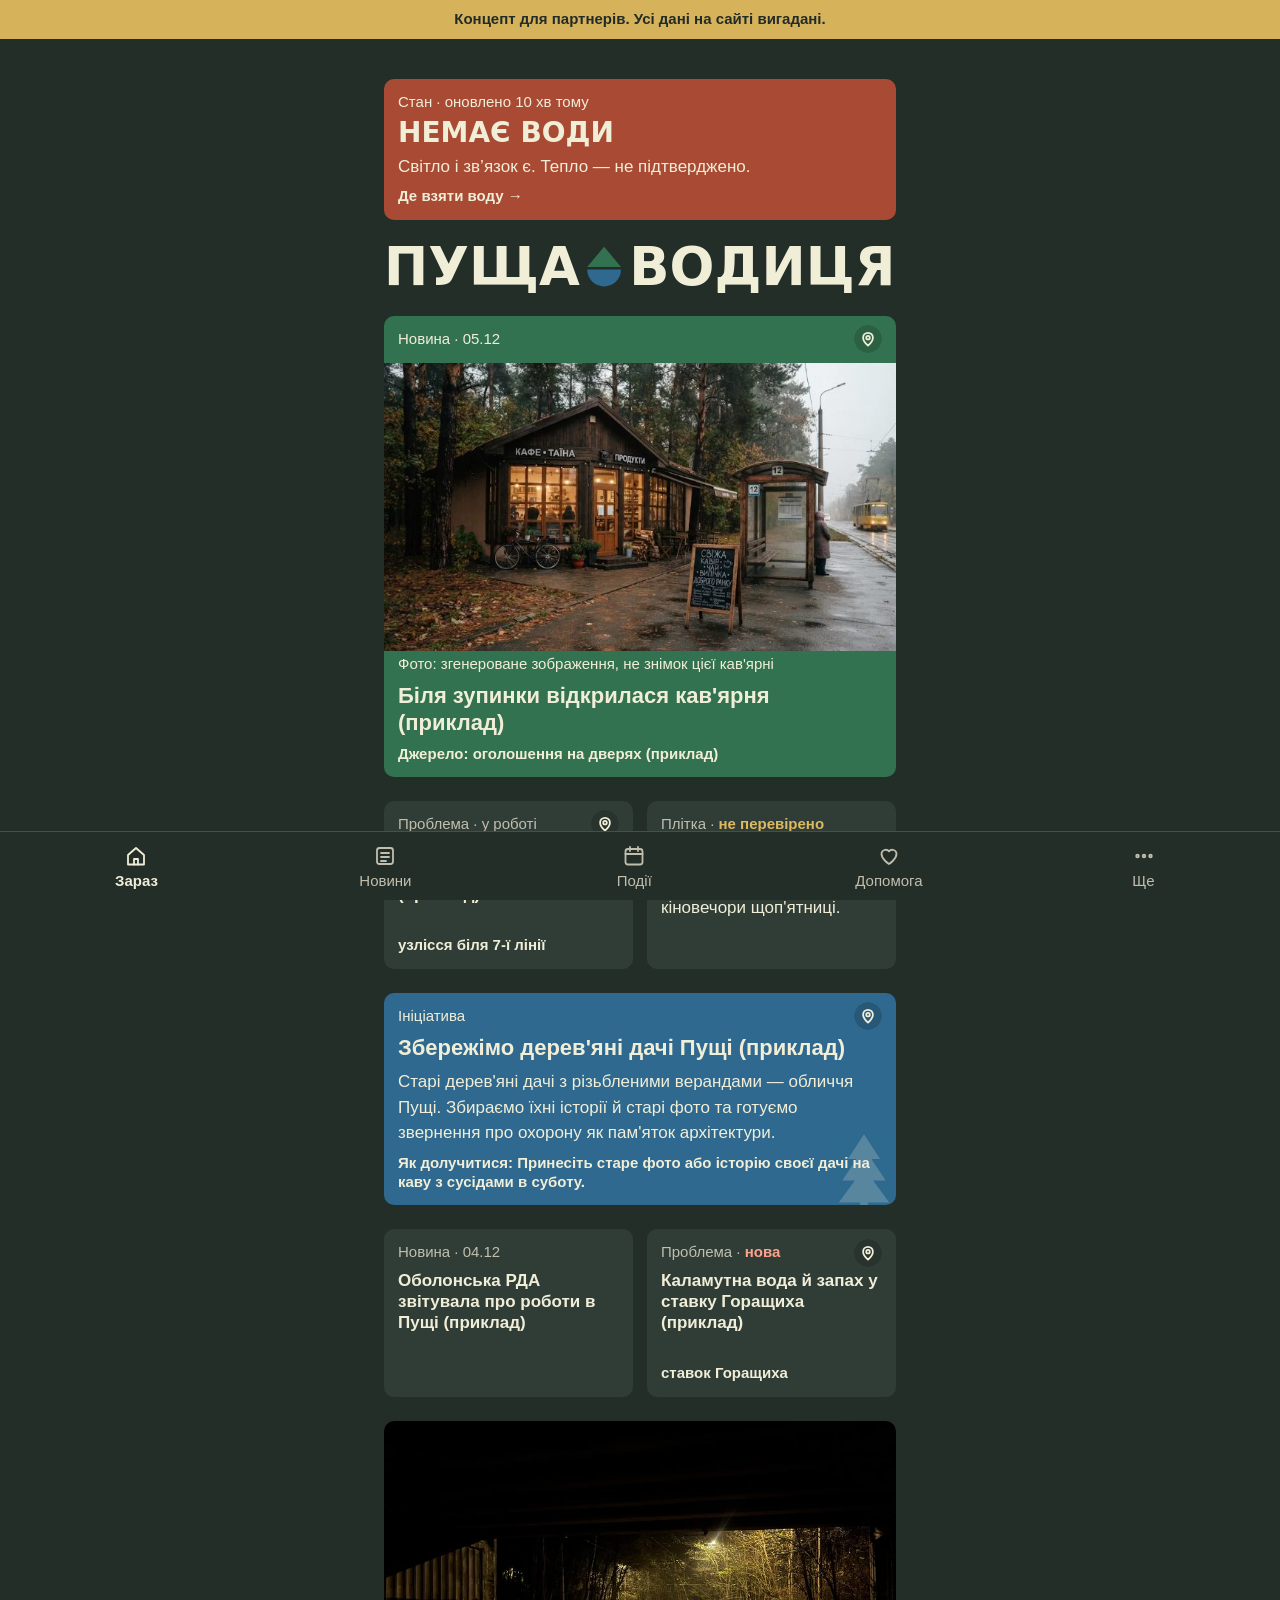
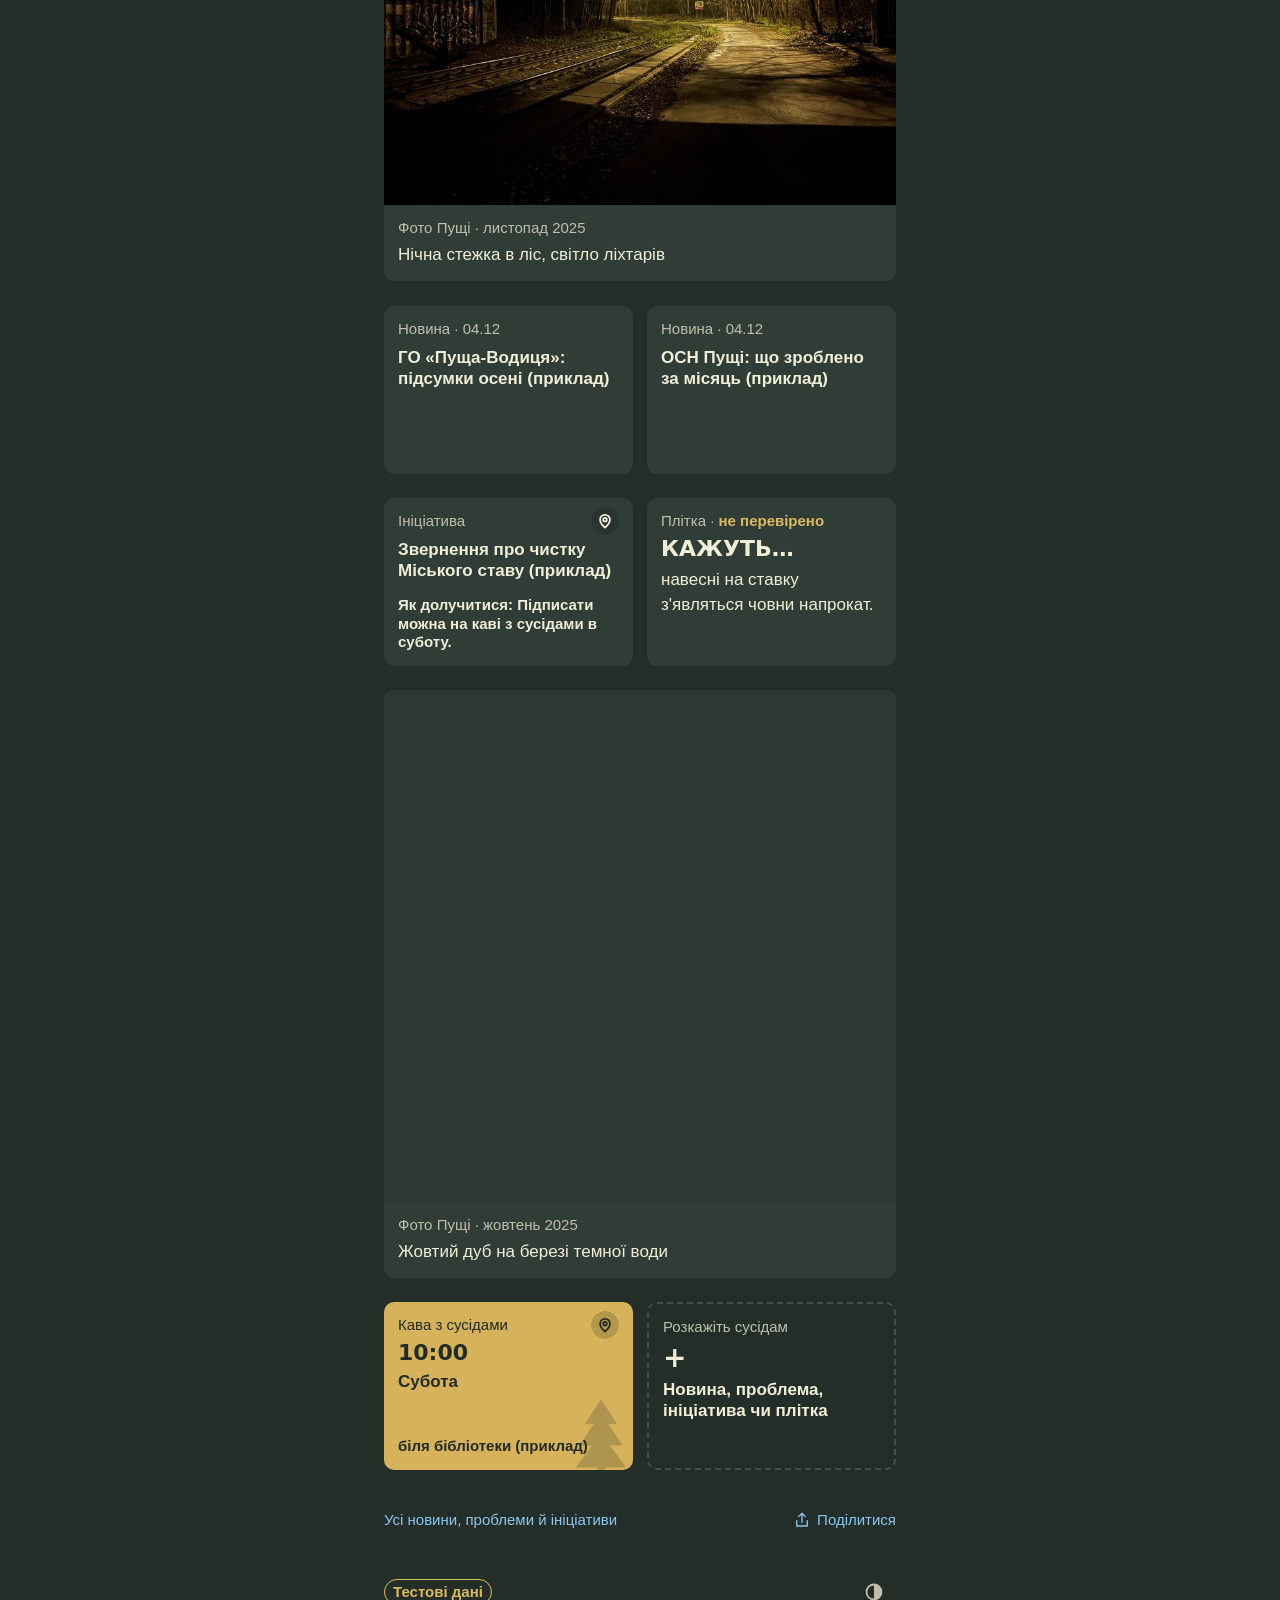
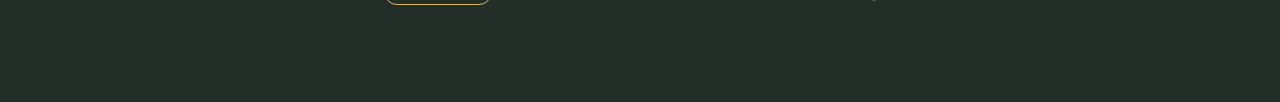
==== commit a00d0e82: "Add the tree-over-water sign to the title and icon" ====
--- a/index.html
+++ b/index.html
@@ -26,7 +26,7 @@
   <div class="home-alarm" id="alarm" hidden></div>
 
   <section class="page-head">
-    <h1 class="fit-title" id="fit-title"><span>Пуща-Водиця</span></h1>
+    <h1 class="fit-title" id="fit-title"><span>Пуща<span class="vh">-</span><svg class="mark" viewBox="0 0 100 100" aria-hidden="true"><path class="mark-tree" d="M50 4 10 52h80z"/><path class="mark-water" d="M10 58h80a40 40 0 0 1-80 0z"/></svg>Водиця</span></h1>
   </section>
 
   <section aria-label="Новини, проблеми, ініціативи й плітки">
--- a/assets/style.css
+++ b/assets/style.css
@@ -62,6 +62,7 @@
   --tile: #303D37; --on-tile: #F1EED8; --tile-muted: #C1BEAE;
   --tile-no: #FEA28B; --tile-stale: #DDB961; --tile-ok: #8ECFA9;   /* state words on a tile, all >= 4.5:1 */
   --blue: #2F698F;  --on-blue: #F1EED8;               /* lake blue */
+  --mark-tree: #337250; --mark-water: #2F698F;        /* the sign in «Пуща-Водиця»: the needle-green and lake-blue block colours (owner: darker than the light text tones) */
   /* picture tones (a picture does not change with the theme) */
   --tone-sage: #719A73; --tone-coral: #F2866D; --tone-marine: #1F73C2; --tone-sun: #F5C451; --tone-ever: #003A35; --tone-cream: #E9E6DC;
 
@@ -106,6 +107,7 @@
   --title-2: #715706;
   --tile: #E4E0CB; --on-tile: #222B27; --tile-muted: #55615B;
   --tile-no: #953922; --tile-stale: #715706; --tile-ok: #296948;
+  --mark-tree: #337250; --mark-water: #2F698F;
   color-scheme: light;
 }
 
@@ -144,6 +146,12 @@
    sets the size, up to 96px for a short word; before that, or without JS, a close guess from the column width. */
 .fit-title { font-family: var(--display); font-weight: var(--fw-black); text-transform: uppercase; font-size: 11.5cqi; line-height: var(--lh-caps); white-space: nowrap; text-wrap: nowrap; }
 .fit-title span { display: inline-block; }
+/* The sign in place of the hyphen (owner, 2026-11-20; logo sheet, variant 21): a tree over water. The real hyphen
+   stays in the text, hidden, so a screen reader and a copy say «Пуща-Водиця». */
+.fit-title .mark { width: 0.8em; height: 0.8em; margin: 0 0.07em; vertical-align: -0.04em; stroke: none; }
+.mark-tree { fill: var(--mark-tree); }      /* inline in each page: a fill through <use> from icons.svg cannot read these colours */
+.mark-water { fill: var(--mark-water); }
+.vh { position: absolute; width: 1px; height: 1px; margin: -1px; padding: 0; overflow: hidden; clip-path: inset(50%); white-space: nowrap; border: 0; }
 /* «Пуща-Водиця» on every page (owner, 2026-11-19); on the inner pages it is the way home (no header any more).
    The page's own name sits under it: smaller, in moss — the colour the pine sign had in the old header. */
 .site-name a { color: var(--text); text-decoration: none; }
@@ -335,7 +343,13 @@
 .bt-wide .bt-kind, .bt-alarm .bt-kind, .bt-coffee .bt-kind { color: inherit; }
 .bt-add { background: transparent; border: 2px dashed var(--rule); color: var(--text); }
 .bt-add .bt-kind { color: var(--muted); }
+/* the owner's photos of Pushcha (home.js photoTile): the picture fills the top of a wide tile, a caption below */
+.bt.bt-photo { margin: 0; padding: 0; gap: 0; }   /* two classes: wins over the narrow-screen tile padding */
+.bt-photo-img { display: block; width: 100%; height: auto; max-height: 32rem; object-fit: cover; background: var(--surface); }
+.bt-photo-cap { display: grid; gap: var(--hair); padding: var(--snug); }
+.bt-photo-cap .bt-kind { color: var(--tile-muted); }
 .bt:hover { filter: brightness(1.06); }
+.bt-photo:hover { filter: none; }   /* not a link */
 .bt:active { transform: translateY(1px); }
 @media (prefers-reduced-motion: reduce) { .bt:active { transform: none; } }
 @media (max-width: 15rem) { .bento { grid-template-columns: minmax(0, 1fr); } }
@@ -455,11 +469,20 @@
 .bt-box.bt-wide { grid-column: 1 / -1; }
 .bt-box > .bt { height: 100%; }
 .bt-box > .bt .bt-kind { padding-right: 44px; overflow-wrap: normal; }   /* wrap between words, never inside one */
+/* The tap area stays 44×44 but is invisible; the circle you see is 30 px, centred on the label's line and ending
+   at the tile's text edge, so it never hangs over a picture below the label (owner, 2026-11-20).
+   top = tile padding + half the label line (15 px × 1.25) − half the tap area (22 px). */
 .bt-map {
-  position: absolute; top: 4px; right: 4px; display: grid; place-items: center; width: 44px; height: 44px;
-  border-radius: var(--r-pill); color: var(--on-tile); background: rgba(0, 0, 0, 0.14);
-}
-.bt-map svg { width: 18px; height: 18px; fill: none; stroke: currentColor; stroke-width: 2; stroke-linecap: round; stroke-linejoin: round; }
+  position: absolute; top: calc(var(--snug) + 9.4px - 22px); right: 6px; display: grid; place-items: center; width: 44px; height: 44px;
+  border-radius: var(--r-pill); color: var(--on-tile);
+  background: radial-gradient(circle, rgba(0, 0, 0, 0.16) 13.5px, transparent 14px);
+}
+@media (max-width: 22rem) { .bt-map { top: calc(12px + 9.4px - 22px); right: 4px; } }   /* the tile padding is 12 px there */
+/* A picture under the label: the label band gets as much room below as above (the tile padding), so the map
+   circle sits in the middle of the band, clear of the picture (owner: it touched the picture's edge). */
+.bt > .bt-kind + .bt-pic { margin-top: calc(var(--snug) - var(--tight)); }
+@media (max-width: 22rem) { .bt > .bt-kind + .bt-pic { margin-top: calc(12px - var(--tight)); } }
+.bt-map svg { width: 16px; height: 16px; fill: none; stroke: currentColor; stroke-width: 2; stroke-linecap: round; stroke-linejoin: round; }
 .bt-box > .bt-wide.bt-news ~ .bt-map { color: var(--on-pine); }
 .bt-box > .bt-wide.bt-initiative ~ .bt-map { color: var(--on-blue); }
 .bt-box > .bt-coffee ~ .bt-map { color: var(--on-moss); }
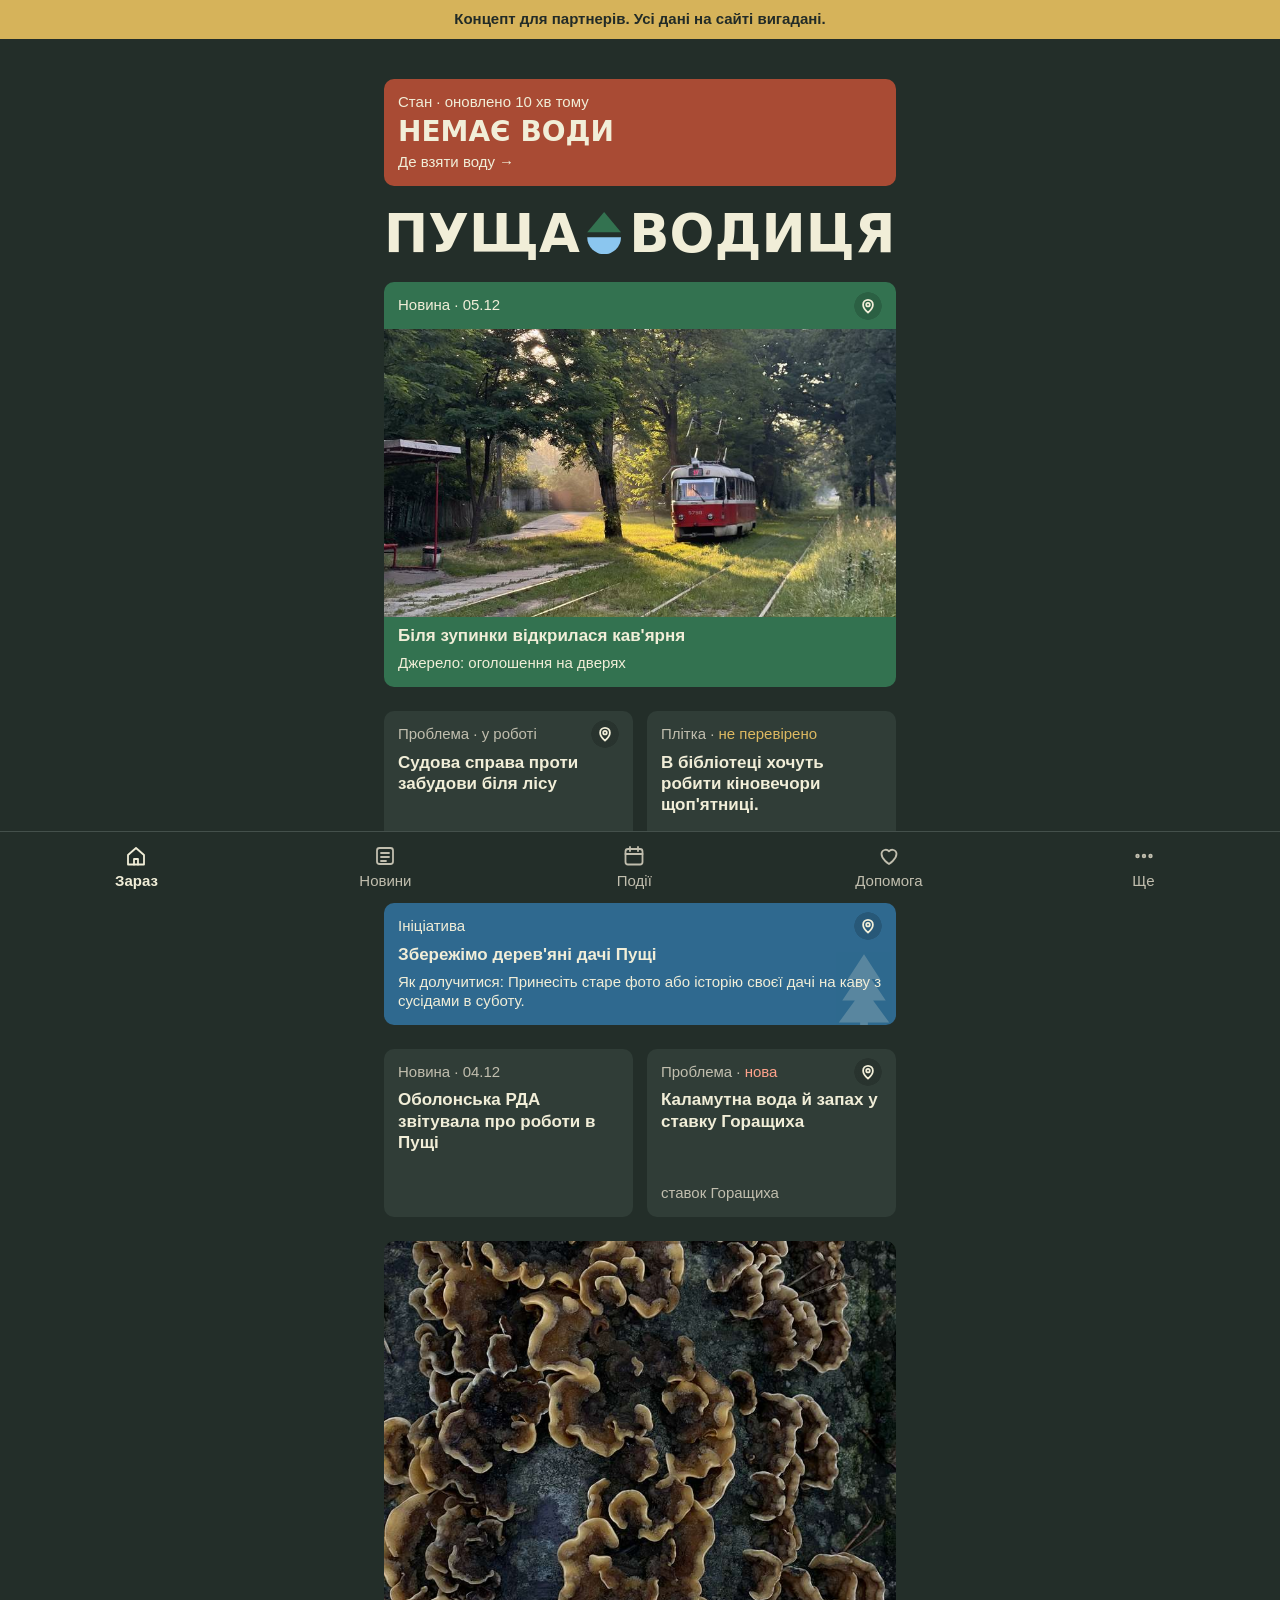
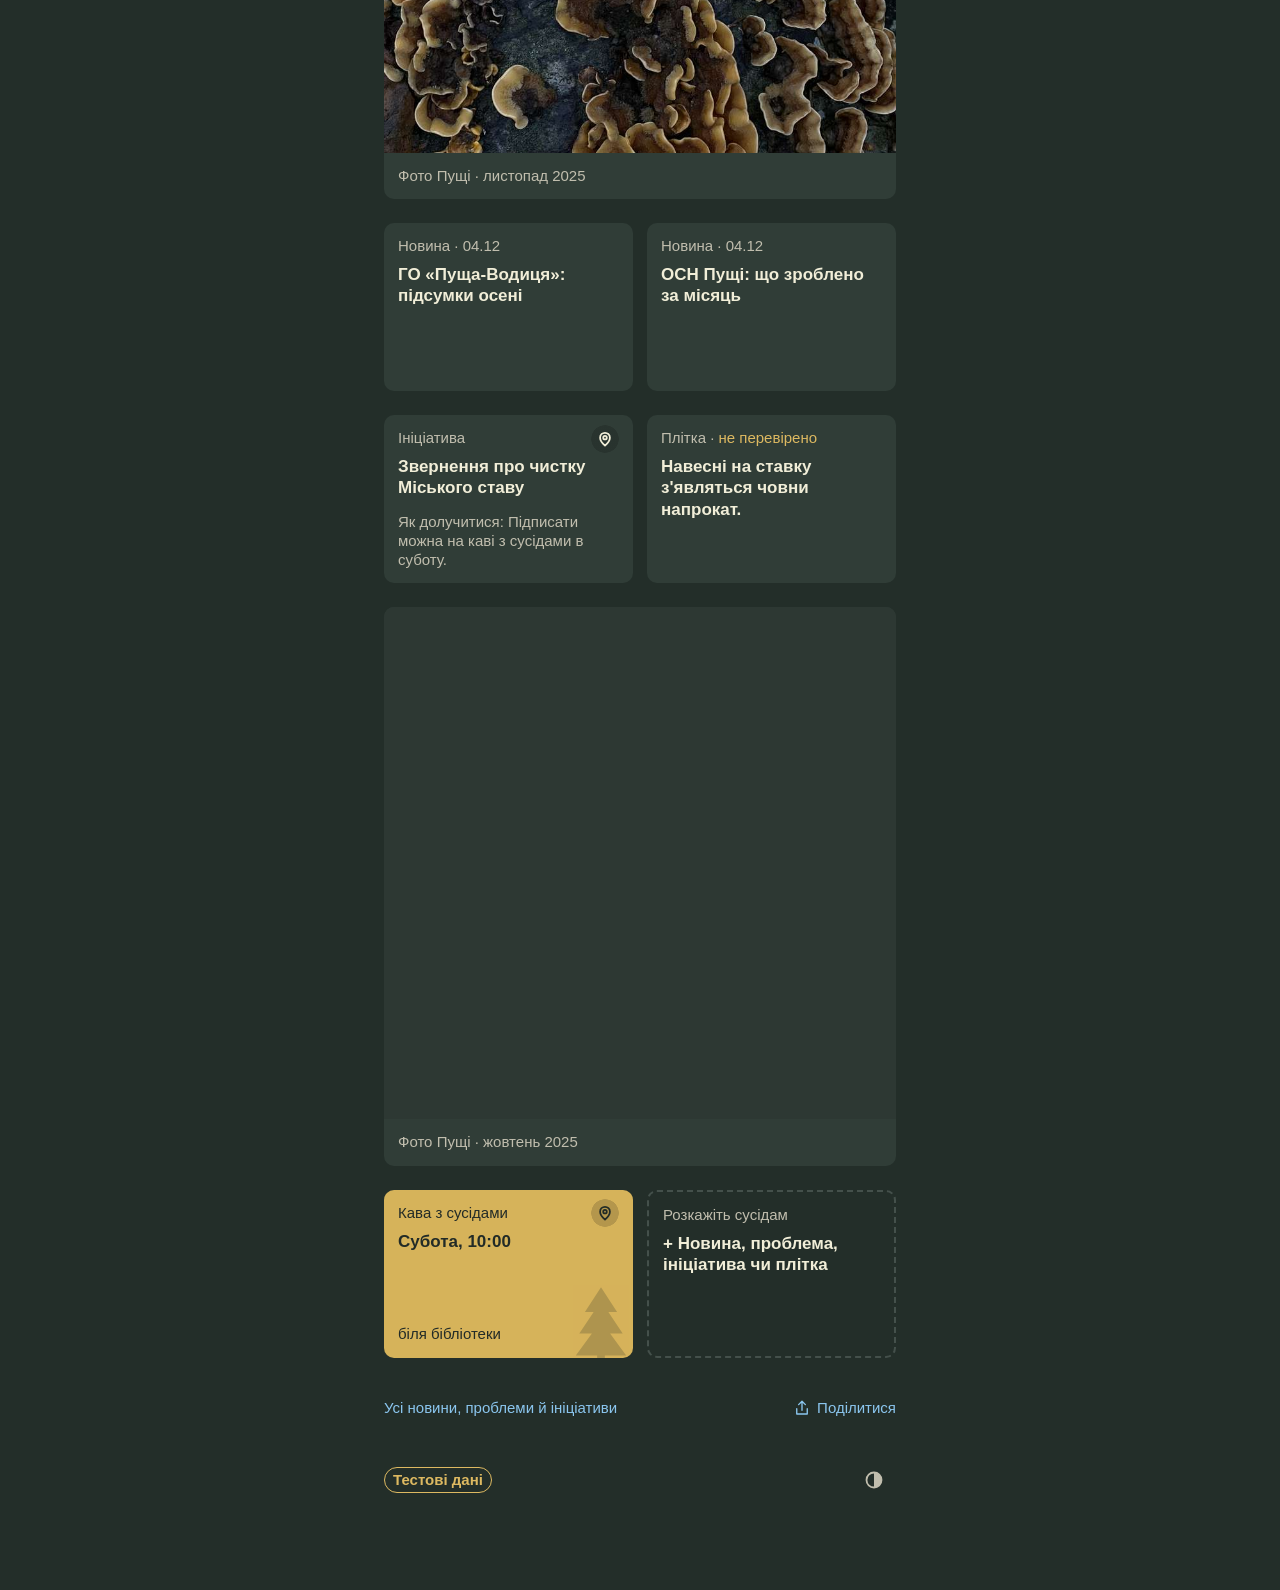
==== commit f57015ee: "Widen the sign's gap and light its water on the dark ground" ====
--- a/index.html
+++ b/index.html
@@ -26,7 +26,7 @@
   <div class="home-alarm" id="alarm" hidden></div>
 
   <section class="page-head">
-    <h1 class="fit-title" id="fit-title"><span>Пуща<span class="vh">-</span><svg class="mark" viewBox="0 0 100 100" aria-hidden="true"><path class="mark-tree" d="M50 4 10 52h80z"/><path class="mark-water" d="M10 58h80a40 40 0 0 1-80 0z"/></svg>Водиця</span></h1>
+    <h1 class="fit-title" id="fit-title"><span>Пуща<span class="vh">-</span><svg class="mark" viewBox="0 0 100 100" aria-hidden="true"><path class="mark-tree" d="M50 0 10 48h80z"/><path class="mark-water" d="M10 60h80a40 40 0 0 1-80 0z"/></svg>Водиця</span></h1>
   </section>
 
   <section aria-label="Новини, проблеми, ініціативи й плітки">
--- a/assets/style.css
+++ b/assets/style.css
@@ -62,7 +62,7 @@
   --tile: #303D37; --on-tile: #F1EED8; --tile-muted: #C1BEAE;
   --tile-no: #FEA28B; --tile-stale: #DDB961; --tile-ok: #8ECFA9;   /* state words on a tile, all >= 4.5:1 */
   --blue: #2F698F;  --on-blue: #F1EED8;               /* lake blue */
-  --mark-tree: #337250; --mark-water: #2F698F;        /* the sign in «Пуща-Водиця»: the needle-green and lake-blue block colours (owner: darker than the light text tones) */
+  --mark-tree: #337250; --mark-water: #8BC6EF;        /* the sign in «Пуща-Водиця» (owner, logo sheet 28): a dark needle-green tree over light lake water */
   /* picture tones (a picture does not change with the theme) */
   --tone-sage: #719A73; --tone-coral: #F2866D; --tone-marine: #1F73C2; --tone-sun: #F5C451; --tone-ever: #003A35; --tone-cream: #E9E6DC;
 
@@ -107,7 +107,7 @@
   --title-2: #715706;
   --tile: #E4E0CB; --on-tile: #222B27; --tile-muted: #55615B;
   --tile-no: #953922; --tile-stale: #715706; --tile-ok: #296948;
-  --mark-tree: #337250; --mark-water: #2F698F;
+  --mark-tree: #337250; --mark-water: #2F698F;        /* on light paper the light water fades, so the water is the deep lake blue here (sheet 26) */
   color-scheme: light;
 }
 
@@ -296,7 +296,7 @@
 .lead-news summary::after { top: auto; bottom: 0; transform: none; }
 .lead-pic { aspect-ratio: 16 / 10; margin-bottom: var(--tight); }
 .pic-note { margin-top: calc(-1 * var(--hair)); font-size: var(--fs-s); color: var(--muted); }
-.lead-title { font-size: var(--fs-l); font-weight: var(--fw-bold); line-height: var(--lh-head); color: var(--text); }
+.lead-title { font-size: var(--fs-m); font-weight: var(--fw-bold); line-height: var(--lh-head); color: var(--text); }   /* one title size in every list and tile */
 .lead-ex { color: var(--muted); padding-right: var(--wide); }
 .lead-news details[open] .lead-ex { display: none; }
 
@@ -313,16 +313,14 @@
   min-height: 10.5rem; padding: var(--snug); border-radius: var(--r-s); text-decoration: none; overflow-wrap: anywhere;
 }
 .bt-wide { grid-column: 1 / -1; min-height: 0; }
+/* Two text styles in a tile, no more (owner, 2026-11-20: «рябить»): a quiet 15 px line (label, photo note, meta)
+   and a 17 px bold title. A state word is told by colour alone. The one exception is the alarm's big word. */
 .bt-kind { font-size: var(--fs-s); line-height: var(--lh-head); }
-.bt-kind .bt-st-no, .bt-kind .bt-st-stale { font-weight: var(--fw-bold); }
-/* The big word is one word and cannot wrap: on a phone 320 px wide a small tile is too narrow for «КАЖУТЬ…» at 22 px,
-   so there (and only there) it shrinks to fit its tile, like the title. Never larger than its step. */
-.bt { container-type: inline-size; }
-.bt-big { font-family: var(--display); font-weight: var(--fw-black); font-size: min(var(--fs-l), 17.6cqi); line-height: var(--lh-caps); text-transform: uppercase; overflow-wrap: normal; }
-.bt-wide .bt-big, .bt-add .bt-big { font-size: var(--fs-xl); }
+.bt-big { font-family: var(--display); font-weight: var(--fw-black); font-size: var(--fs-xl); line-height: var(--lh-caps); text-transform: uppercase; }   /* the alarm only: «НЕМАЄ ВОДИ» */
 .bt-title { font-weight: var(--fw-bold); line-height: var(--lh-head); }
-.bt-wide .bt-title { font-size: var(--fs-l); }
-.bt-meta { margin-top: auto; font-size: var(--fs-s); font-weight: var(--fw-bold); line-height: var(--lh-head); }
+.bt-meta { margin-top: auto; font-size: var(--fs-s); line-height: var(--lh-head); color: var(--tile-muted); }
+.bt-wide .bt-meta, .bt-alarm .bt-meta, .bt-coffee .bt-meta { color: inherit; }
+.bt-add .bt-meta { color: var(--muted); }
 .bt-pic { display: block; width: calc(100% + 2 * var(--snug)); max-width: none; height: auto; aspect-ratio: 16 / 9; object-fit: cover;
   margin: 0 calc(-1 * var(--snug)); background: var(--surface); }
 .bt-pic-note { margin-top: calc(-1 * var(--hair)); font-size: var(--fs-s); line-height: var(--lh-head); }   /* "Фото: згенероване зображення…" */
@@ -488,12 +486,6 @@
 .bt-box > .bt-coffee ~ .bt-map { color: var(--on-moss); }
 
 /* ---------- narrow screens and 200% zoom ---------- */
-/* a 360 px phone: two small tiles leave 121 px for «КАЖУТЬ…» (122.5 px in Rubik Black 22); 2 px less side padding
-   is enough, and the type keeps its one size */
-@media (max-width: 24rem) {
-  .bt { padding-left: 12px; padding-right: 12px; }
-  .bt-pic { width: calc(100% + 24px); margin: 0 -12px; }
-}
 @media (max-width: 22rem) {
   body { padding-left: var(--snug); padding-right: var(--snug); }
   .tile-state, .tile-name, h1, h2, .micro, .brand { overflow-wrap: anywhere; }
